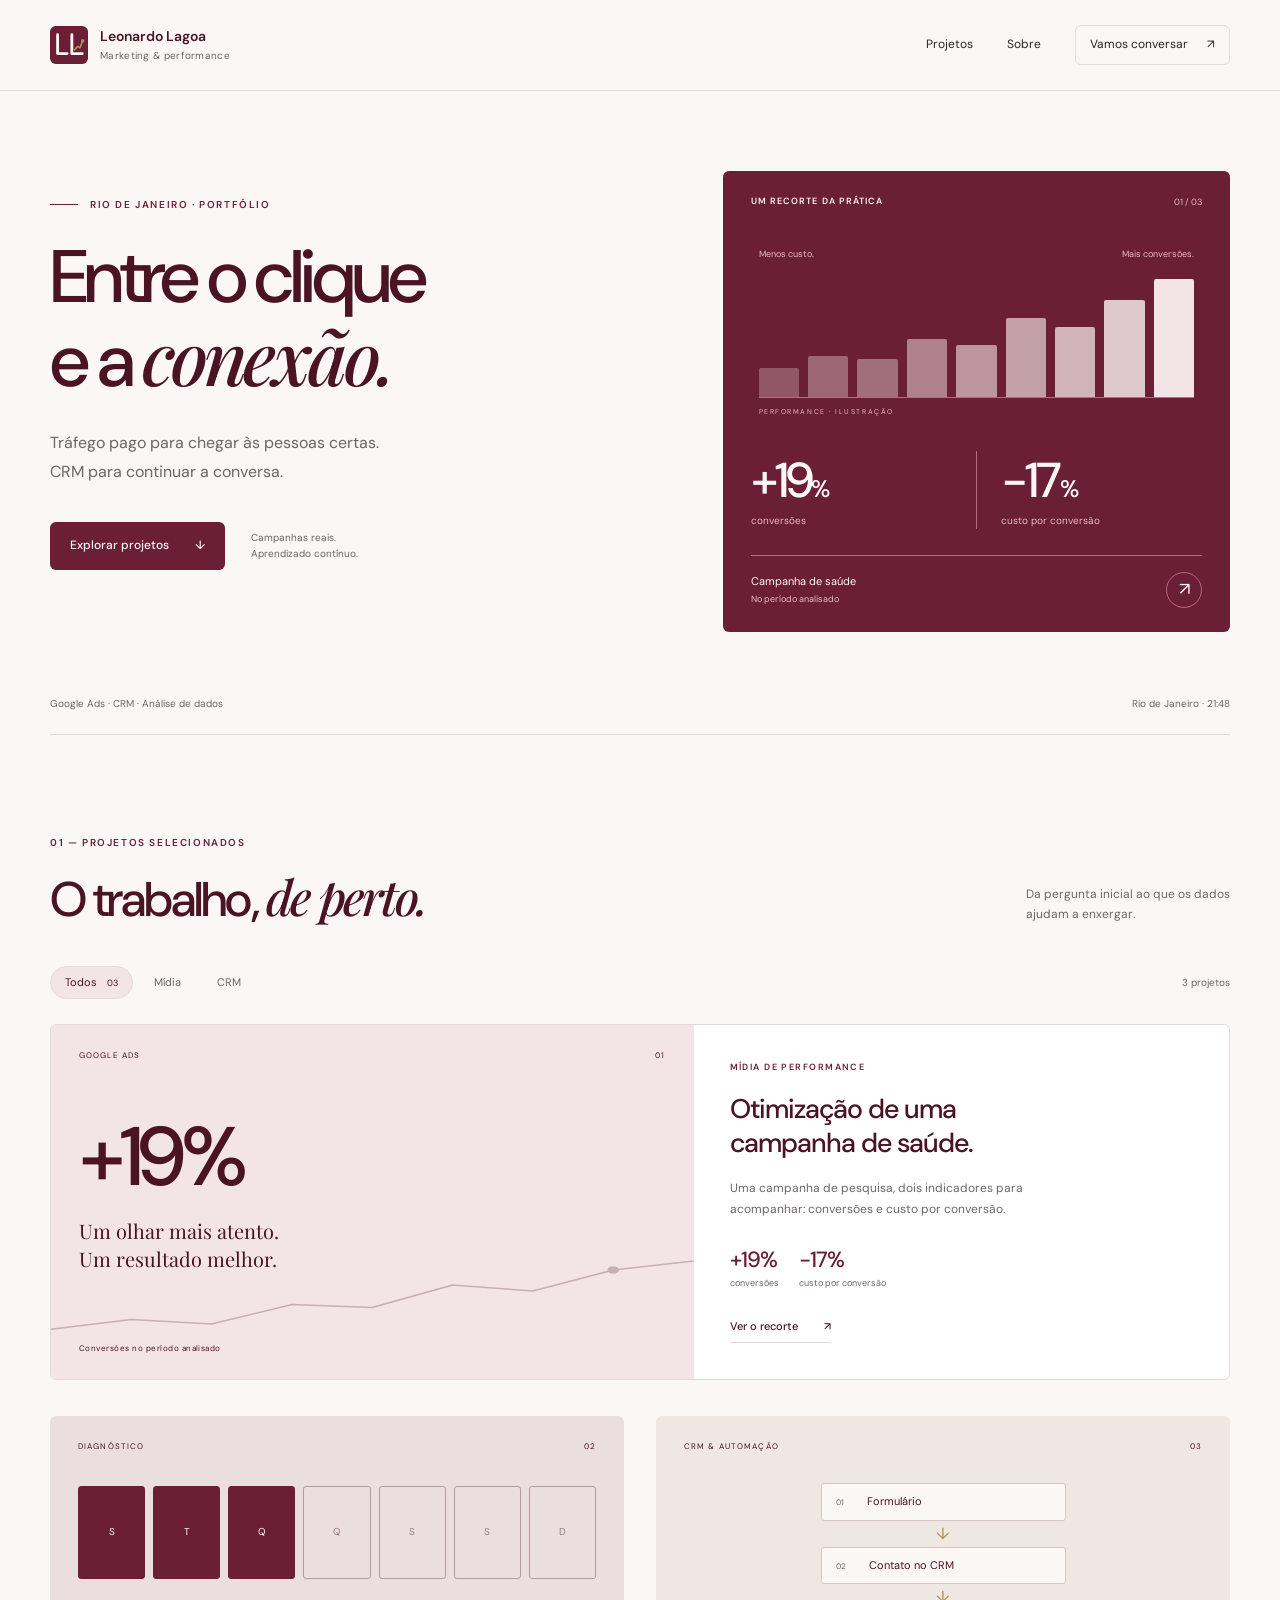
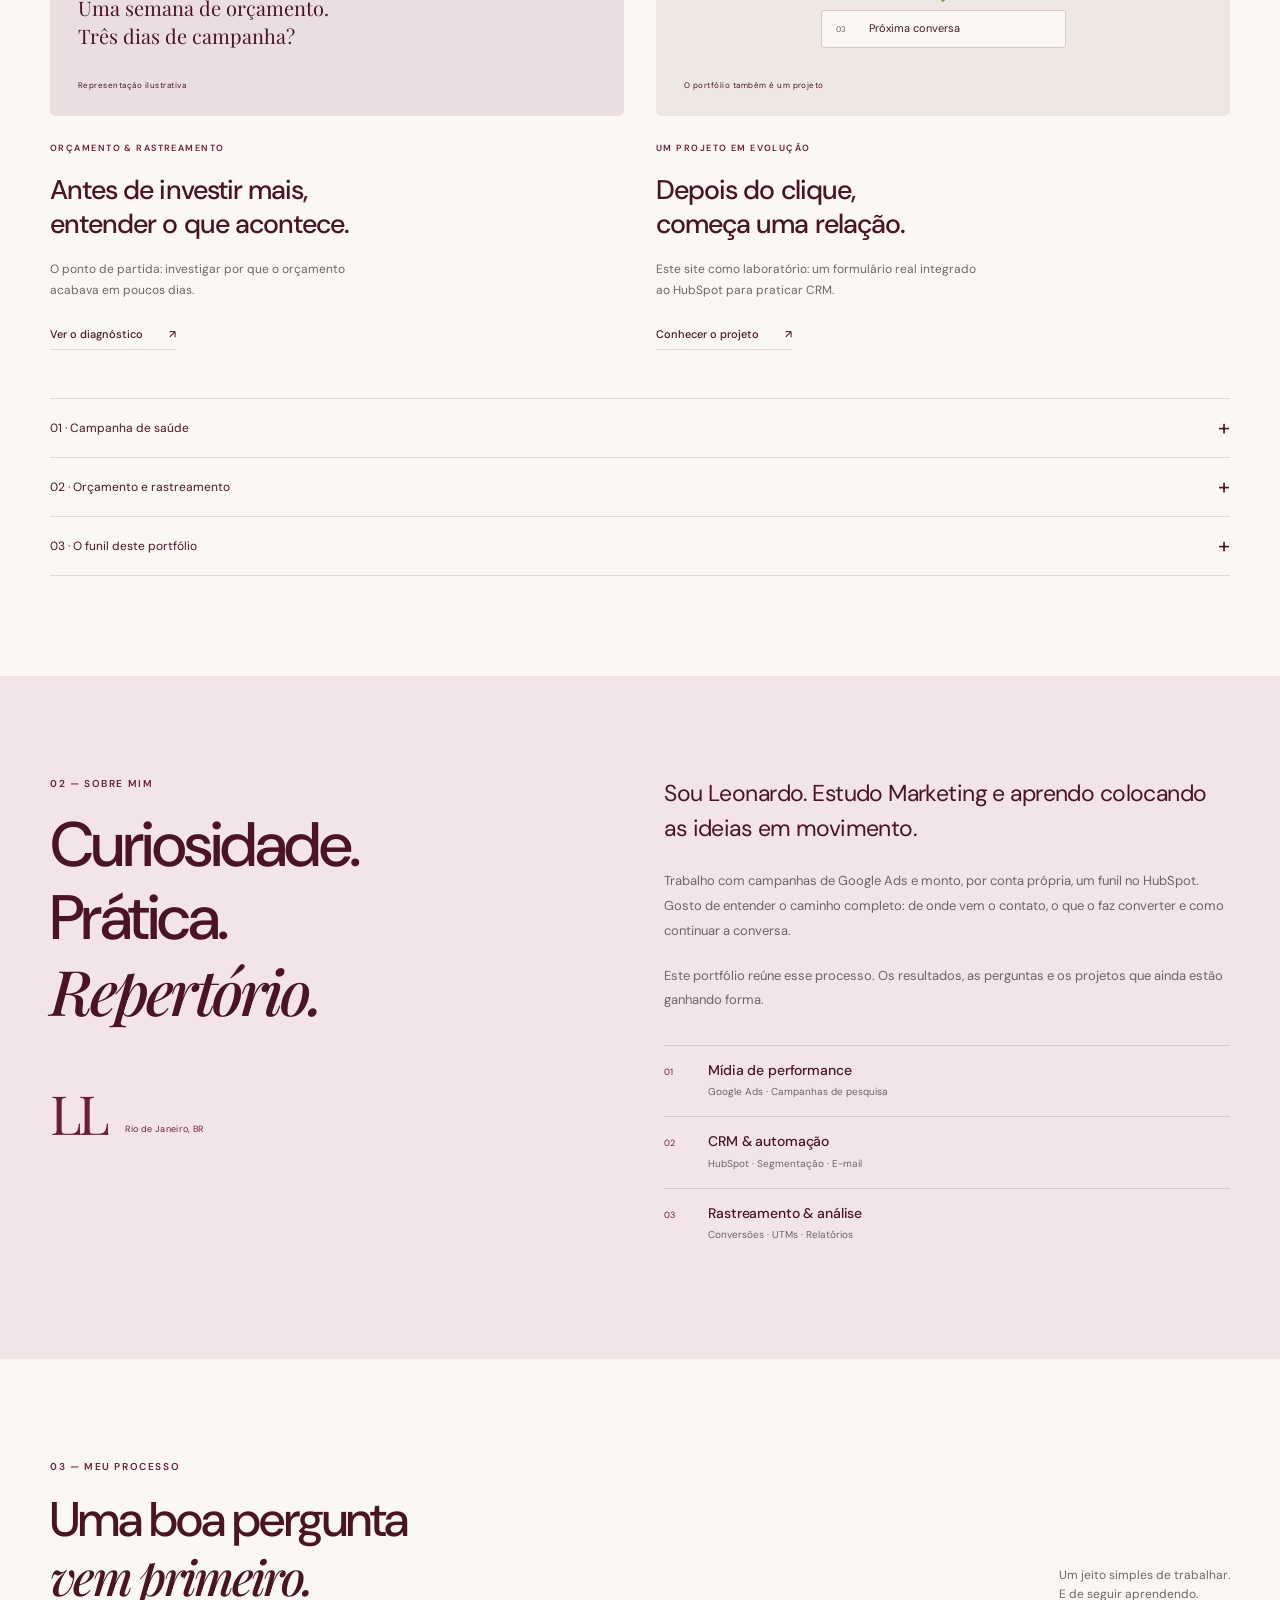
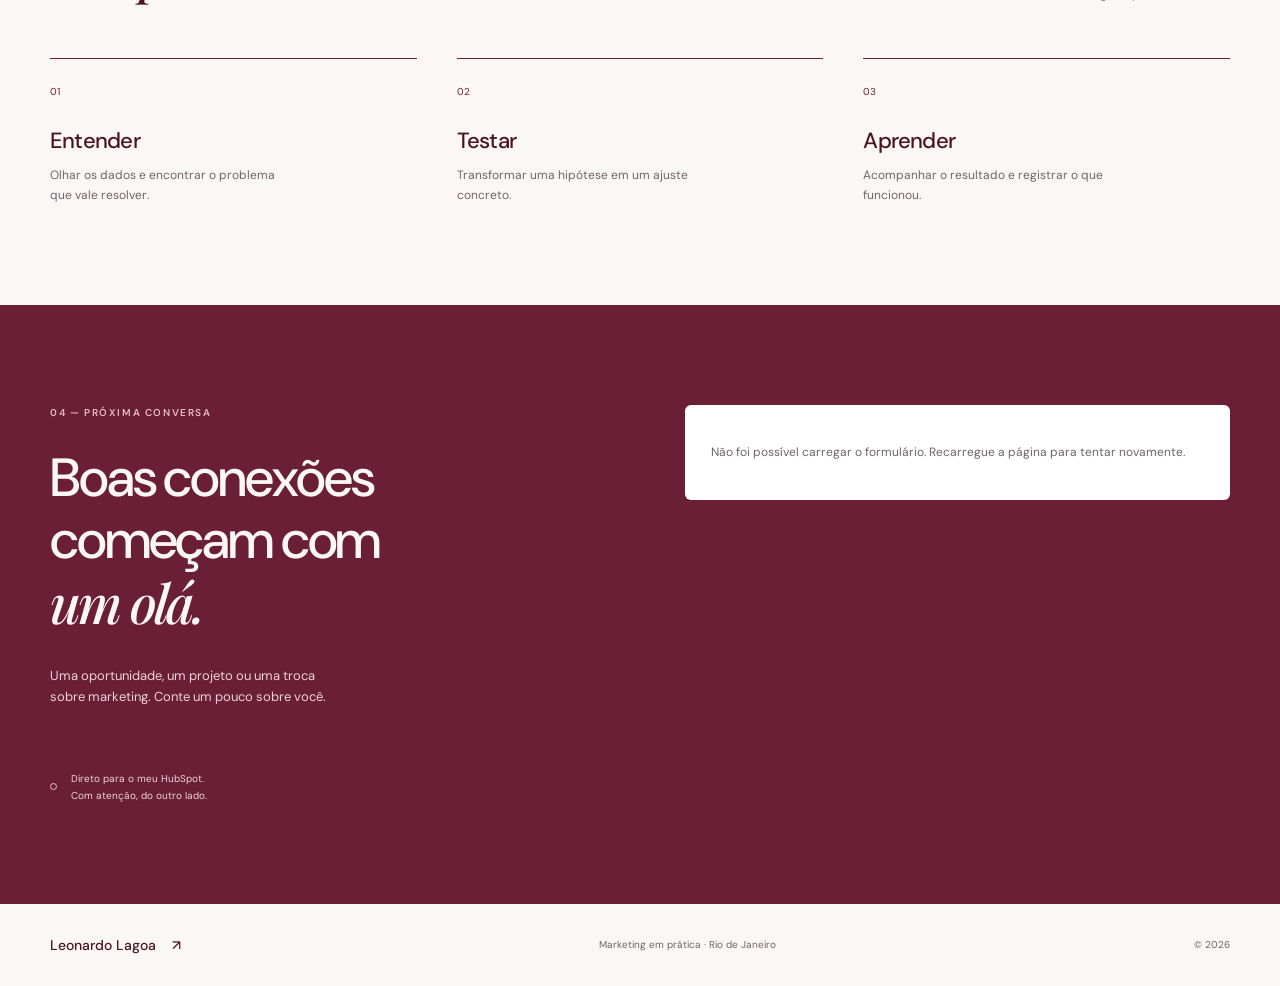
==== beta.html @ 9a54592e "Add editorial portfolio beta page" ====
<!doctype html>
<html lang="pt-BR">
  <head>
    <meta charset="utf-8" />
    <meta name="viewport" content="width=device-width, initial-scale=1" />
    <meta name="robots" content="noindex, nofollow" />
    <meta
      name="description"
      content="Leonardo Lagoa. Um olhar atento para mídia, dados e as relações que vêm depois do clique."
    />
    <meta name="theme-color" content="#FAF7F5" />
    <title>Leonardo Lagoa — Marketing em prática</title>
    <link rel="preconnect" href="https://fonts.googleapis.com" />
    <link rel="preconnect" href="https://fonts.gstatic.com" crossorigin />
    <link
      href="https://fonts.googleapis.com/css2?family=DM+Sans:wght@400;500;600;700&family=Playfair+Display:ital,wght@0,500;0,600;1,500&display=swap"
      rel="stylesheet"
    />
    <link rel="stylesheet" href="/beta.css" />
    <script src="/main.js" defer></script>
    <script src="/beta.js" defer></script>
    <script
      id="hubspot-embed"
      src="https://js.hsforms.net/forms/embed/51906766.js"
      defer
    ></script>
  </head>
  <body id="topo">
    <a class="skip-link" href="#conteudo">Pular para o conteúdo</a>
    <header class="site-header">
      <div class="shell header-inner">
        <a class="brand" href="#topo" aria-label="Leonardo Lagoa, início">
          <svg
            class="monogram"
            width="38"
            height="38"
            viewBox="0 0 80 80"
            aria-hidden="true"
          >
            <rect width="80" height="80" rx="12" fill="currentColor" />
            <path
              d="M16 18V58H36M46 18V58H68"
              fill="none"
              stroke="#FAF7F5"
              stroke-width="6"
              stroke-linecap="round"
              stroke-linejoin="round"
            />
            <path
              d="M52 50L58 43L63 46L69 31"
              fill="none"
              stroke="#B08D57"
              stroke-width="3.5"
              stroke-linecap="round"
              stroke-linejoin="round"
            />
            <circle cx="69" cy="31" r="3.5" fill="#B08D57" />
          </svg>
          <span
            >Leonardo Lagoa<span class="brand-sub"
              >Marketing & performance</span
            ></span
          >
        </a>
        <nav aria-label="Navegação principal">
          <a href="#projetos">Projetos</a><a href="#sobre">Sobre</a
          ><a class="nav-contact" href="#contato"
            >Vamos conversar <span aria-hidden="true">↗</span></a
          >
        </nav>
      </div>
    </header>

    <main id="conteudo" tabindex="-1">
      <section class="hero shell" aria-labelledby="hero-title">
        <div class="hero-copy">
          <p class="eyebrow">
            <span class="small-rule" aria-hidden="true"></span> Rio de Janeiro ·
            Portfólio
          </p>
          <h1 id="hero-title">Entre o clique<br />e a <em>conexão.</em></h1>
          <p class="hero-description">
            Tráfego pago para chegar às pessoas certas.<br
              class="desktop-break"
            />
            CRM para continuar a conversa.
          </p>
          <div class="hero-actions">
            <a class="button button-dark" href="#projetos"
              >Explorar projetos <span aria-hidden="true">↓</span></a
            ><span class="hero-note"
              >Campanhas reais.<br />Aprendizado contínuo.</span
            >
          </div>
        </div>
        <a
          class="hero-feature"
          href="#case-saude"
          aria-label="Ver projeto: otimização de campanha de saúde"
        >
          <div class="feature-top">
            <span class="eyebrow">Um recorte da prática</span
            ><span class="feature-index">01 / 03</span>
          </div>
          <div class="performance-art" aria-hidden="true">
            <div class="art-axis">
              <span>Menos custo.</span><span>Mais conversões.</span>
            </div>
            <div class="bars">
              <span></span><span></span><span></span><span></span><span></span
              ><span></span><span></span><span></span><span></span>
            </div>
            <span class="art-label">PERFORMANCE · ILUSTRAÇÃO</span>
          </div>
          <div class="feature-metrics">
            <div>
              <strong>+19<span>%</span></strong
              ><span>conversões</span>
            </div>
            <div>
              <strong>−17<span>%</span></strong
              ><span>custo por conversão</span>
            </div>
          </div>
          <div class="feature-bottom">
            <span
              >Campanha de saúde<br /><small>No período analisado</small></span
            ><span class="round-arrow" aria-hidden="true">↗</span>
          </div>
        </a>
        <div class="hero-bottom">
          <span>Google Ads · CRM · Análise de dados</span
          ><span id="clock">Rio de Janeiro</span>
        </div>
      </section>

      <section
        class="projects shell section-space"
        id="projetos"
        aria-labelledby="projects-title"
      >
        <div class="section-heading">
          <div>
            <p class="eyebrow">01 — Projetos selecionados</p>
            <h2 id="projects-title">O trabalho, <em>de perto.</em></h2>
          </div>
          <p>
            Da pergunta inicial ao que os dados<br class="desktop-break" />
            ajudam a enxergar.
          </p>
        </div>
        <div class="project-tools">
          <div
            class="filters"
            role="group"
            aria-label="Filtrar projetos"
            hidden
          >
            <button type="button" data-filter="all" aria-pressed="true">
              Todos <span>03</span></button
            ><button type="button" data-filter="media" aria-pressed="false">
              Mídia</button
            ><button type="button" data-filter="crm" aria-pressed="false">
              CRM
            </button>
          </div>
          <p class="filter-status" aria-live="polite" id="filter-status">
            3 projetos
          </p>
        </div>

        <article
          class="project project-featured"
          id="projeto-saude"
          data-category="media"
        >
          <div class="project-visual health-visual" aria-hidden="true">
            <div class="visual-top"><span>GOOGLE ADS</span><span>01</span></div>
            <div class="visual-result">
              <span>+19%</span>
              <p>Um olhar mais atento.<br />Um resultado melhor.</p>
            </div>
            <svg viewBox="0 0 560 100" preserveAspectRatio="none">
              <path
                d="M0 95L70 82L140 88L210 62L280 66L350 36L420 44L490 16L560 4"
                fill="none"
                stroke="currentColor"
                stroke-width="2"
              />
              <circle cx="490" cy="16" r="5" fill="currentColor" /></svg
            ><span class="visual-foot">Conversões no período analisado</span>
          </div>
          <div class="project-copy">
            <p class="eyebrow">Mídia de performance</p>
            <h3>
              Otimização de uma<br class="desktop-break" />
              campanha de saúde.
            </h3>
            <p>
              Uma campanha de pesquisa, dois indicadores para acompanhar:
              conversões e custo por conversão.
            </p>
            <div class="inline-metrics">
              <span><strong>+19%</strong> conversões</span
              ><span><strong>−17%</strong> custo por conversão</span>
            </div>
            <a class="text-link" href="#case-saude"
              >Ver o recorte <span aria-hidden="true">↗</span></a
            >
          </div>
        </article>
        <div class="project-pair">
          <article class="project" data-category="media">
            <div class="project-visual budget-visual" aria-hidden="true">
              <div class="visual-top">
                <span>DIAGNÓSTICO</span><span>02</span>
              </div>
              <div class="week">
                <span class="spent">S</span><span class="spent">T</span
                ><span class="spent">Q</span><span>Q</span><span>S</span
                ><span>S</span><span>D</span>
              </div>
              <div class="budget-caption">
                <span>Uma semana de orçamento.</span
                ><span>Três dias de campanha?</span>
              </div>
              <span class="visual-foot">Representação ilustrativa</span>
            </div>
            <div class="project-copy">
              <p class="eyebrow">Orçamento & rastreamento</p>
              <h3>Antes de investir mais,<br />entender o que acontece.</h3>
              <p>
                O ponto de partida: investigar por que o orçamento acabava em
                poucos dias.
              </p>
              <a class="text-link" href="#case-orcamento"
                >Ver o diagnóstico <span aria-hidden="true">↗</span></a
              >
            </div>
          </article>
          <article class="project" data-category="crm">
            <div class="project-visual crm-visual" aria-hidden="true">
              <div class="visual-top">
                <span>CRM & AUTOMAÇÃO</span><span>03</span>
              </div>
              <div class="crm-flow">
                <span><i>01</i> Formulário</span><b>↓</b
                ><span><i>02</i> Contato no CRM</span><b>↓</b
                ><span><i>03</i> Próxima conversa</span>
              </div>
              <span class="visual-foot">O portfólio também é um projeto</span>
            </div>
            <div class="project-copy">
              <p class="eyebrow">Um projeto em evolução</p>
              <h3>Depois do clique,<br />começa uma relação.</h3>
              <p>
                Este site como laboratório: um formulário real integrado ao
                HubSpot para praticar CRM.
              </p>
              <a class="text-link" href="#case-crm"
                >Conhecer o projeto <span aria-hidden="true">↗</span></a
              >
            </div>
          </article>
        </div>
        <div class="case-notes" aria-label="Detalhes dos projetos">
          <details id="case-saude">
            <summary>
              01 · Campanha de saúde <span aria-hidden="true">+</span>
            </summary>
            <div class="case-detail">
              <p class="eyebrow">O recorte</p>
              <p>
                Campanha de Google Ads no segmento de saúde. Os resultados
                registrados no período analisado foram um aumento de 19% nas
                conversões e uma redução de 17% no custo por conversão.
              </p>
              <p class="detail-note">
                O período, os valores absolutos e os dados do anunciante não
                estão disponíveis neste portfólio. Estes números descrevem esse
                recorte específico.
              </p>
            </div>
          </details>
          <details id="case-orcamento">
            <summary>
              02 · Orçamento e rastreamento <span aria-hidden="true">+</span>
            </summary>
            <div class="case-detail">
              <p class="eyebrow">A pergunta inicial</p>
              <p>
                Por que um orçamento previsto para a semana terminava em poucos
                dias? O projeto parte dessa pergunta para estudar distribuição
                de verba, leitura de relatórios e rastreamento de conversões.
              </p>
              <p class="detail-note">
                Diagnóstico em desenvolvimento. A representação dos dias é
                ilustrativa, sem dados financeiros do anunciante.
              </p>
            </div>
          </details>
          <details id="case-crm">
            <summary>
              03 · O funil deste portfólio <span aria-hidden="true">+</span>
            </summary>
            <div class="case-detail">
              <p class="eyebrow">O que já está no ar</p>
              <p>
                O formulário deste portfólio está integrado ao HubSpot. É a base
                para praticar organização de contatos, segmentação e
                continuidade do relacionamento.
              </p>
              <p class="detail-note">
                A evolução do projeto inclui validar o fluxo de envio e as
                automações dentro do CRM.
              </p>
              <a class="text-link" href="#contato"
                >Ver formulário <span aria-hidden="true">↓</span></a
              >
            </div>
          </details>
        </div>
      </section>

      <section
        class="about-section section-space"
        id="sobre"
        aria-labelledby="about-title"
      >
        <div class="shell about-grid">
          <div class="about-intro">
            <p class="eyebrow">02 — Sobre mim</p>
            <h2 id="about-title">
              Curiosidade.<br />Prática.<br /><em>Repertório.</em>
            </h2>
            <div class="signature" aria-hidden="true">
              LL<span>Rio de Janeiro, BR</span>
            </div>
          </div>
          <div class="about-copy">
            <p class="about-lead">
              Sou Leonardo. Estudo Marketing e aprendo colocando as ideias em
              movimento.
            </p>
            <p>
              Trabalho com campanhas de Google Ads e monto, por conta própria,
              um funil no HubSpot. Gosto de entender o caminho completo: de onde
              vem o contato, o que o faz converter e como continuar a conversa.
            </p>
            <p>
              Este portfólio reúne esse processo. Os resultados, as perguntas e
              os projetos que ainda estão ganhando forma.
            </p>
            <div class="skill-list">
              <div>
                <span>01</span>
                <h3>Mídia de performance</h3>
                <p>Google Ads · Campanhas de pesquisa</p>
              </div>
              <div>
                <span>02</span>
                <h3>CRM & automação</h3>
                <p>HubSpot · Segmentação · E-mail</p>
              </div>
              <div>
                <span>03</span>
                <h3>Rastreamento & análise</h3>
                <p>Conversões · UTMs · Relatórios</p>
              </div>
            </div>
          </div>
        </div>
      </section>

      <section
        class="method shell section-space"
        aria-labelledby="method-title"
      >
        <div class="section-heading">
          <div>
            <p class="eyebrow">03 — Meu processo</p>
            <h2 id="method-title">
              Uma boa pergunta<br /><em>vem primeiro.</em>
            </h2>
          </div>
          <p>Um jeito simples de trabalhar.<br />E de seguir aprendendo.</p>
        </div>
        <ol class="method-list">
          <li>
            <span class="method-number">01</span>
            <h3>Entender</h3>
            <p>Olhar os dados e encontrar o problema que vale resolver.</p>
          </li>
          <li>
            <span class="method-number">02</span>
            <h3>Testar</h3>
            <p>Transformar uma hipótese em um ajuste concreto.</p>
          </li>
          <li>
            <span class="method-number">03</span>
            <h3>Aprender</h3>
            <p>Acompanhar o resultado e registrar o que funcionou.</p>
          </li>
        </ol>
      </section>

      <section
        class="contact section-space"
        id="contato"
        aria-labelledby="contact-title"
      >
        <div class="shell contact-grid">
          <div class="contact-copy">
            <p class="eyebrow">04 — Próxima conversa</p>
            <h2 id="contact-title">
              Boas conexões<br />começam com<br /><em>um olá.</em>
            </h2>
            <p>
              Uma oportunidade, um projeto ou uma troca sobre marketing. Conte
              um pouco sobre você.
            </p>
            <div class="contact-foot">
              <span class="contact-dot" aria-hidden="true"></span
              ><span
                >Direto para o meu HubSpot.<br />Com atenção, do outro
                lado.</span
              >
            </div>
          </div>
          <div
            class="contact-form"
            role="region"
            aria-label="Formulário de contato"
          >
            <p id="form-status" class="form-status" role="status">
              Carregando formulário…
            </p>
            <div
              class="hs-form-frame"
              data-region="na1"
              data-form-id="c2ff372a-85ba-40e0-8f90-18badde87196"
              data-portal-id="51906766"
            ></div>
            <noscript>Ative o JavaScript para preencher o formulário.</noscript>
          </div>
        </div>
      </section>
    </main>
    <footer class="shell site-footer">
      <a class="footer-name" href="#topo"
        >Leonardo Lagoa<span aria-hidden="true">↗</span></a
      ><span>Marketing em prática · Rio de Janeiro</span
      ><span>© <span data-year>2026</span></span>
    </footer>
  </body>
</html>
---- beta.css ----
/* Beta is isolated from the published homepage. */
:root {
  --paper: #faf7f5;
  --white: #fff;
  --ink: #2a2226;
  --muted: #6f6468;
  --wine: #6b1f36;
  --deep: #4a1425;
  --rose: #f3e4e8;
  --line: #e6d9dc;
  --gold: #b08d57;
  --radius: 6px;
  --sans: "DM Sans", system-ui, sans-serif;
  --serif: "Playfair Display", Georgia, serif;
  color-scheme: light;
}
*,
*::before,
*::after {
  box-sizing: border-box;
}
html {
  scroll-padding-top: 110px;
}
body {
  margin: 0;
  color: var(--ink);
  background: var(--paper);
  font: 400 16px/1.6 var(--sans);
  -webkit-font-smoothing: antialiased;
}
button,
input {
  font: inherit;
}
a {
  color: inherit;
}
button,
a {
  -webkit-tap-highlight-color: transparent;
}
button {
  cursor: pointer;
}
svg {
  display: block;
  max-width: 100%;
}
::selection {
  color: var(--paper);
  background: var(--wine);
}
[hidden] {
  display: none !important;
}
:focus-visible {
  outline: 2px solid var(--wine);
  outline-offset: 5px;
}
.skip-link {
  position: fixed;
  z-index: 30;
  left: 16px;
  top: -100px;
  padding: 12px 18px;
  color: var(--paper);
  background: var(--wine);
}
.skip-link:focus {
  top: 12px;
}
.shell {
  width: min(1180px, calc(100% - 96px));
  margin-inline: auto;
}
.section-space {
  padding-block: 100px;
}
.eyebrow {
  margin: 0;
  font-size: 10px;
  line-height: 1.5;
  font-weight: 600;
  text-transform: uppercase;
  letter-spacing: 0.16em;
}
.site-header {
  position: sticky;
  top: 0;
  z-index: 20;
  border-bottom: 1px solid var(--line);
  background: rgba(250, 247, 245, 0.97);
}
.header-inner {
  min-height: 90px;
  display: flex;
  align-items: center;
  justify-content: space-between;
  gap: 28px;
}
.brand {
  display: flex;
  align-items: center;
  gap: 12px;
  text-decoration: none;
  color: var(--deep);
  font-size: 14px;
  font-weight: 600;
  line-height: 1.4;
}
.monogram {
  flex: 0 0 38px;
  color: var(--wine);
}
.brand-sub {
  display: block;
  margin-top: 3px;
  font-size: 10px;
  font-weight: 400;
  letter-spacing: 0.03em;
  color: var(--muted);
}
nav {
  display: flex;
  align-items: center;
  gap: 34px;
  font-size: 12px;
}
nav a {
  text-decoration: none;
}
nav a:hover {
  color: var(--wine);
}
.nav-contact {
  border: 1px solid var(--line);
  padding: 9px 14px;
  border-radius: var(--radius);
}
.nav-contact span {
  margin-left: 16px;
}
.hero {
  display: grid;
  grid-template-columns: 1.2fr 1fr;
  column-gap: 64px;
  padding-top: 80px;
}
.hero-copy {
  padding-top: 26px;
}
.hero-copy .eyebrow {
  display: flex;
  align-items: center;
  gap: 12px;
  color: var(--wine);
}
.small-rule {
  width: 28px;
  height: 1px;
  background: currentColor;
}
h1 {
  margin: 25px 0 28px;
  font-size: clamp(48px, 5.8vw, 82px);
  line-height: 1.07;
  letter-spacing: -0.055em;
  font-weight: 500;
  color: var(--deep);
}
h1 em,
h2 em {
  font-family: var(--serif);
  font-weight: 500;
  letter-spacing: -0.055em;
}
.hero-description {
  max-width: 36ch;
  margin: 0;
  font-size: 16px;
  line-height: 1.8;
  color: var(--muted);
}
.hero-actions {
  display: flex;
  align-items: center;
  gap: 26px;
  margin-top: 36px;
}
.button {
  display: inline-flex;
  gap: 26px;
  align-items: center;
  padding: 14px 20px;
  border-radius: var(--radius);
  text-decoration: none;
  font-size: 12px;
  font-weight: 500;
}
.button-dark {
  background: var(--wine);
  color: var(--paper);
}
.button-dark:hover {
  background: var(--deep);
}
.hero-note {
  color: var(--muted);
  font-size: 10px;
  line-height: 1.6;
}
.hero-feature {
  color: var(--paper);
  background: var(--wine);
  padding: 24px 28px;
  border-radius: var(--radius);
  text-decoration: none;
  overflow: hidden;
}
.feature-top,
.feature-bottom {
  display: flex;
  align-items: center;
  justify-content: space-between;
  gap: 16px;
}
.feature-top .eyebrow {
  font-size: 9px;
  letter-spacing: 0.12em;
}
.feature-index {
  font-size: 9px;
  color: #e5bac6;
}
.performance-art {
  margin-top: 38px;
  padding: 0 8px;
}
.art-axis {
  display: flex;
  justify-content: space-between;
  color: #e5bac6;
  font-size: 9px;
}
.bars {
  display: flex;
  align-items: flex-end;
  gap: 9px;
  height: 136px;
  padding-top: 14px;
  border-bottom: 1px solid #b26c80;
}
.bars span {
  flex: 1;
  height: 24%;
  background: #f3e4e8;
  border-radius: 2px 2px 0 0;
  opacity: 0.28;
}
.bars span:nth-child(2) {
  height: 34%;
  opacity: 0.36;
}
.bars span:nth-child(3) {
  height: 31%;
  opacity: 0.4;
}
.bars span:nth-child(4) {
  height: 48%;
  opacity: 0.5;
}
.bars span:nth-child(5) {
  height: 43%;
  opacity: 0.6;
}
.bars span:nth-child(6) {
  height: 65%;
  opacity: 0.65;
}
.bars span:nth-child(7) {
  height: 58%;
  opacity: 0.75;
}
.bars span:nth-child(8) {
  height: 80%;
  opacity: 0.85;
}
.bars span:nth-child(9) {
  height: 97%;
  opacity: 1;
}
.art-label {
  display: block;
  margin-top: 8px;
  font-size: 7px;
  letter-spacing: 0.22em;
  color: #e5bac6;
}
.feature-metrics {
  display: grid;
  grid-template-columns: 1fr 1fr;
  padding: 26px 0;
  margin-top: 8px;
}
.feature-metrics > div {
  display: flex;
  flex-direction: column;
}
.feature-metrics > div + div {
  border-left: 1px solid #b26c80;
  padding-left: 24px;
}
.feature-metrics strong {
  font-size: 49px;
  font-weight: 500;
  line-height: 1.2;
  letter-spacing: -0.06em;
}
.feature-metrics strong span {
  font-size: 24px;
}
.feature-metrics > div > span {
  font-size: 10px;
  color: #e5bac6;
  margin-top: 3px;
}
.feature-bottom {
  border-top: 1px solid #b26c80;
  padding-top: 16px;
  font-size: 11px;
  line-height: 1.5;
}
.feature-bottom small {
  font-size: 9px;
  color: #e5bac6;
}
.round-arrow {
  display: grid;
  place-items: center;
  width: 36px;
  height: 36px;
  border: 1px solid #b26c80;
  border-radius: 50%;
  font-size: 18px;
}
.hero-feature:hover .round-arrow {
  background: var(--paper);
  color: var(--wine);
}
.hero-bottom {
  grid-column: 1 / -1;
  display: flex;
  justify-content: space-between;
  gap: 20px;
  border-bottom: 1px solid var(--line);
  margin-top: 64px;
  padding-bottom: 22px;
  color: var(--muted);
  font-size: 10px;
}
.section-heading {
  display: flex;
  align-items: flex-end;
  justify-content: space-between;
  gap: 30px;
  margin-bottom: 38px;
}
.section-heading .eyebrow,
.about-intro > .eyebrow {
  color: var(--wine);
  margin-bottom: 18px;
}
h2 {
  margin: 0;
  color: var(--deep);
  font-size: clamp(36px, 3.8vw, 54px);
  font-weight: 500;
  line-height: 1.15;
  letter-spacing: -0.04em;
}
.section-heading > p {
  font-size: 12px;
  color: var(--muted);
  margin: 0 0 4px;
}
.project-tools {
  display: flex;
  align-items: center;
  justify-content: space-between;
  margin-bottom: 24px;
  min-height: 34px;
}
.filters {
  display: flex;
  gap: 6px;
}
.filters button {
  padding: 7px 14px;
  border: 1px solid transparent;
  border-radius: 30px;
  background: transparent;
  color: var(--muted);
  font-size: 11px;
}
.filters button[aria-pressed="true"] {
  background: var(--rose);
  color: var(--deep);
  border-color: var(--line);
}
.filters button:hover {
  border-color: var(--wine);
}
.filters button span {
  margin-left: 7px;
  font-size: 9px;
}
.filter-status {
  margin: 0;
  font-size: 10px;
  color: var(--muted);
}
.project {
  min-width: 0;
}
.project-featured {
  display: grid;
  grid-template-columns: 1.2fr 1fr;
  border: 1px solid var(--line);
  border-radius: var(--radius);
  overflow: hidden;
  background: var(--white);
}
.project-visual {
  min-height: 310px;
  padding: 24px 28px;
  position: relative;
  overflow: hidden;
  display: flex;
  flex-direction: column;
  justify-content: space-between;
  border-radius: var(--radius);
}
.visual-top {
  display: flex;
  justify-content: space-between;
  gap: 16px;
  font-size: 8px;
  letter-spacing: 0.14em;
}
.health-visual {
  background: var(--rose);
  color: var(--deep);
  border-radius: 0;
}
.visual-result {
  padding-top: 24px;
}
.visual-result > span {
  font-size: 83px;
  letter-spacing: -0.06em;
  font-weight: 500;
  line-height: 1;
}
.visual-result p {
  margin: 18px 0 38px;
  font-family: var(--serif);
  font-size: 20px;
  line-height: 1.4;
}
.health-visual svg {
  position: absolute;
  bottom: 46px;
  left: 0;
  width: 100%;
  height: 75px;
  opacity: 0.25;
}
.visual-foot {
  font-size: 8px;
  letter-spacing: 0.06em;
}
.project-copy {
  padding: 36px;
  display: flex;
  flex-direction: column;
  align-items: flex-start;
}
.project-copy > .eyebrow {
  color: var(--wine);
  font-size: 9px;
  margin-bottom: 18px;
}
h3 {
  margin: 0;
  font-weight: 500;
  font-size: 27px;
  letter-spacing: -0.035em;
  line-height: 1.25;
  color: var(--deep);
}
.project-copy > p:not(.eyebrow) {
  margin: 18px 0 24px;
  color: var(--muted);
  font-size: 12px;
  line-height: 1.8;
  max-width: 40ch;
}
.inline-metrics {
  display: flex;
  flex-wrap: wrap;
  gap: 12px 20px;
  margin-bottom: 28px;
  font-size: 9px;
  color: var(--muted);
}
.inline-metrics strong {
  display: block;
  font-size: 22px;
  line-height: 1.4;
  font-weight: 500;
  color: var(--wine);
  letter-spacing: -0.04em;
}
.text-link {
  display: inline-flex;
  align-items: center;
  justify-content: space-between;
  gap: 26px;
  border-bottom: 1px solid var(--line);
  padding: 0 0 6px;
  font-size: 11px;
  font-weight: 500;
  text-decoration: none;
  color: var(--deep);
}
.text-link:hover {
  border-color: var(--wine);
}
.project-copy .text-link {
  margin-top: auto;
}
.project-pair {
  display: grid;
  grid-template-columns: 1fr 1fr;
  gap: 32px;
  margin-top: 36px;
}
.project-pair .project-copy {
  padding: 26px 0 0;
}
.project-pair .project-visual {
  min-height: 300px;
}
.budget-visual {
  background: #eadee0;
  color: var(--deep);
}
.week {
  display: flex;
  gap: 8px;
  padding-block: 28px 10px;
}
.week span {
  display: grid;
  place-items: center;
  flex: 1;
  aspect-ratio: 0.72;
  border: 1px solid #b698a2;
  border-radius: 3px;
  font-size: 10px;
  color: #9a7c85;
}
.week .spent {
  background: var(--wine);
  border-color: var(--wine);
  color: var(--paper);
}
.budget-caption {
  font-family: var(--serif);
  font-size: 20px;
  line-height: 1.4;
}
.budget-caption span {
  display: block;
}
.budget-visual .visual-foot {
  margin-top: 24px;
}
.crm-visual {
  background: #eee7e2;
  color: var(--deep);
}
.crm-flow {
  display: flex;
  flex-direction: column;
  align-items: center;
  gap: 5px;
  padding-block: 20px;
}
.crm-flow > span {
  background: var(--paper);
  padding: 9px 14px;
  width: min(245px, 100%);
  border: 1px solid #d8c8c4;
  border-radius: 3px;
  font-size: 11px;
}
.crm-flow i {
  font-style: normal;
  font-size: 8px;
  color: var(--muted);
  padding-right: 20px;
}
.crm-flow b {
  color: var(--gold);
  font-weight: 400;
  line-height: 1;
}
.case-notes {
  margin-top: 48px;
  border-top: 1px solid var(--line);
}
.case-notes details {
  border-bottom: 1px solid var(--line);
  scroll-margin-top: 110px;
}
.case-notes summary {
  display: flex;
  justify-content: space-between;
  align-items: center;
  gap: 20px;
  padding: 18px 0;
  font-size: 12px;
  cursor: pointer;
  list-style: none;
  color: var(--deep);
}
.case-notes summary::-webkit-details-marker {
  display: none;
}
.case-notes summary span {
  font-size: 22px;
  font-weight: 400;
  line-height: 1;
}
.case-notes details[open] summary span {
  transform: rotate(45deg);
}
.case-detail {
  max-width: 720px;
  padding: 4px 0 28px;
  font-size: 14px;
}
.case-detail > p {
  margin: 0 0 16px;
}
.case-detail .eyebrow {
  color: var(--wine);
}
.case-detail .detail-note {
  color: var(--muted);
  font-size: 12px;
}
.about-section {
  background: var(--rose);
}
.about-grid {
  display: grid;
  grid-template-columns: 1fr 1.1fr;
  gap: 100px;
}
.about-intro h2 {
  font-size: clamp(42px, 4.9vw, 68px);
}
.signature {
  margin-top: 55px;
  display: flex;
  align-items: flex-end;
  gap: 20px;
  color: var(--wine);
  font-family: var(--serif);
  font-size: 54px;
  line-height: 1;
  letter-spacing: -0.08em;
}
.signature span {
  font: 9px var(--sans);
  letter-spacing: 0.04em;
  padding-bottom: 5px;
}
.about-copy > p {
  font-size: 13px;
  color: var(--muted);
  margin: 0 0 20px;
  line-height: 1.9;
}
.about-copy .about-lead {
  font-size: 23px;
  color: var(--deep);
  line-height: 1.5;
  letter-spacing: -0.025em;
  margin-bottom: 24px;
}
.skill-list {
  margin-top: 32px;
}
.skill-list > div {
  display: grid;
  grid-template-columns: 32px 1fr;
  column-gap: 12px;
  border-top: 1px solid #d9c5cc;
  padding: 16px 0;
}
.skill-list span {
  grid-row: span 2;
  font-size: 9px;
  color: var(--wine);
  padding-top: 3px;
}
.skill-list h3 {
  font-size: 14px;
  letter-spacing: -0.01em;
}
.skill-list p {
  font-size: 10px;
  margin: 5px 0 0;
  color: var(--muted);
}
.method-list {
  display: grid;
  grid-template-columns: repeat(3, 1fr);
  gap: 40px;
  list-style: none;
  margin: 50px 0 0;
  padding: 0;
}
.method-list li {
  border-top: 1px solid var(--wine);
  padding-top: 18px;
}
.method-number {
  font-size: 10px;
  color: var(--wine);
}
.method-list h3 {
  font-size: 22px;
  margin-top: 24px;
}
.method-list p {
  font-size: 12px;
  color: var(--muted);
  max-width: 30ch;
  margin: 12px 0 0;
}
.contact {
  color: var(--paper);
  background: var(--wine);
}
.contact-grid {
  display: grid;
  grid-template-columns: 1fr 1fr;
  gap: 90px;
  align-items: start;
}
.contact-copy .eyebrow {
  color: #e5bac6;
  margin-bottom: 28px;
}
.contact h2 {
  color: var(--paper);
  font-size: clamp(40px, 4.2vw, 59px);
}
.contact-copy > p:not(.eyebrow) {
  font-size: 13px;
  color: #ebd3da;
  max-width: 33ch;
  margin: 28px 0 0;
}
.contact-foot {
  display: flex;
  align-items: center;
  gap: 14px;
  margin-top: 62px;
  font-size: 10px;
  line-height: 1.7;
  color: #ebd3da;
}
.contact-dot {
  width: 7px;
  height: 7px;
  border: 1px solid #e5bac6;
  border-radius: 50%;
}
.contact-form {
  background: var(--white);
  color: var(--ink);
  border-radius: var(--radius);
  padding: 14px;
  min-width: 0;
}
.hs-form-frame {
  width: 100%;
  min-width: 0;
}
.contact-form iframe {
  display: block;
  width: 100%;
  max-width: 100%;
  border: 0;
}
.form-status {
  font-size: 12px;
  color: var(--muted);
  padding: 12px;
}
.contact :focus-visible {
  outline-color: var(--paper);
}
.contact-form :focus-visible {
  outline-color: var(--wine);
}
.site-footer {
  display: flex;
  justify-content: space-between;
  align-items: center;
  gap: 24px;
  padding-block: 30px;
  color: var(--muted);
  font-size: 10px;
}
.footer-name {
  font-size: 14px;
  font-weight: 500;
  color: var(--deep);
  text-decoration: none;
}
.footer-name span {
  margin-left: 16px;
}
@media (prefers-reduced-motion: no-preference) {
  html {
    scroll-behavior: smooth;
  }
  a,
  button,
  .round-arrow {
    transition:
      background-color 0.18s,
      color 0.18s,
      border-color 0.18s;
  }
}
@media (min-width: 1500px) {
  .hero {
    padding-top: 100px;
  }
}
@media (max-width: 1024px) {
  .shell {
    width: calc(100% - 64px);
  }
  .hero {
    column-gap: 36px;
  }
  .hero-copy {
    padding-top: 12px;
  }
  .hero-feature {
    padding: 22px;
  }
  .hero-actions {
    gap: 18px;
  }
  .hero-note {
    font-size: 9px;
  }
  .feature-metrics strong {
    font-size: 42px;
  }
  .about-grid,
  .contact-grid {
    gap: 48px;
  }
  .project-copy {
    padding: 28px;
  }
  .project-copy h3 {
    font-size: 24px;
  }
}
@media (max-width: 760px) {
  .shell {
    width: calc(100% - 40px);
  }
  .section-space {
    padding-block: 64px;
  }
  .header-inner {
    min-height: 76px;
    gap: 14px;
  }
  nav {
    gap: 18px;
  }
  .nav-contact {
    border: 0;
    padding: 0;
  }
  .nav-contact span {
    margin-left: 5px;
  }
  .brand-sub {
    display: none;
  }
  .hero {
    grid-template-columns: 1fr;
    padding-top: 44px;
    gap: 36px;
  }
  .hero-copy {
    padding-top: 0;
  }
  h1 {
    font-size: clamp(53px, 10vw, 78px);
    margin: 22px 0;
  }
  .hero-description {
    font-size: 15px;
  }
  .hero-actions {
    margin-top: 26px;
    gap: 22px;
  }
  .hero-note {
    font-size: 10px;
  }
  .hero-feature {
    padding: 22px 26px;
  }
  .performance-art {
    margin-top: 26px;
  }
  .bars {
    height: 120px;
  }
  .feature-metrics strong {
    font-size: 51px;
  }
  .hero-bottom {
    margin-top: 0;
    padding-bottom: 18px;
    font-size: 9px;
    gap: 16px;
  }
  .hero-bottom #clock {
    text-align: right;
  }
  .section-heading {
    flex-direction: column;
    align-items: flex-start;
    gap: 18px;
    margin-bottom: 28px;
  }
  .section-heading > p {
    font-size: 12px;
  }
  .desktop-break {
    display: none;
  }
  h2 {
    font-size: 39px;
  }
  .project-featured {
    grid-template-columns: 1fr;
  }
  .project-visual {
    min-height: 310px;
  }
  .project-copy {
    padding: 28px;
  }
  .project-copy h3 {
    font-size: 27px;
  }
  .project-pair {
    grid-template-columns: 1fr;
    gap: 38px;
    margin-top: 38px;
  }
  .project-pair .project-copy {
    padding: 24px 0 0;
  }
  .project-pair .project-visual {
    min-height: 285px;
  }
  .project-copy > p:not(.eyebrow) {
    font-size: 14px;
  }
  .text-link {
    font-size: 12px;
  }
  .week {
    max-width: 460px;
  }
  .week span {
    aspect-ratio: 0.8;
  }
  .about-grid {
    grid-template-columns: 1fr;
    gap: 36px;
  }
  .about-intro h2 {
    font-size: 51px;
  }
  .signature {
    margin-top: 30px;
  }
  .about-copy .about-lead {
    font-size: 24px;
  }
  .about-copy > p {
    font-size: 14px;
  }
  .method-list {
    grid-template-columns: 1fr;
    gap: 30px;
    margin-top: 32px;
  }
  .method-list li {
    display: grid;
    grid-template-columns: 38px 1fr;
    column-gap: 12px;
  }
  .method-number {
    grid-row: span 2;
    padding-top: 5px;
  }
  .method-list h3 {
    margin: 0;
  }
  .method-list p {
    max-width: 40ch;
    font-size: 13px;
  }
  .contact-grid {
    grid-template-columns: 1fr;
    gap: 34px;
  }
  .contact h2 {
    font-size: 48px;
  }
  .contact-copy > p:not(.eyebrow) {
    font-size: 14px;
  }
  .contact-foot {
    margin-top: 26px;
  }
  .contact-form {
    padding: 8px;
  }
  .site-footer {
    flex-wrap: wrap;
    gap: 12px;
    padding-block: 24px;
  }
  .footer-name {
    flex-basis: 100%;
  }
}
@media (max-width: 440px) {
  .header-inner {
    flex-wrap: wrap;
    padding-block: 13px;
    gap: 12px;
  }
  .brand {
    font-size: 13px;
  }
  .monogram {
    width: 30px;
    height: 30px;
    flex-basis: 30px;
  }
  nav {
    width: 100%;
    justify-content: space-between;
    font-size: 11px;
    gap: 10px;
  }
  html {
    scroll-padding-top: 125px;
  }
  .case-notes details {
    scroll-margin-top: 125px;
  }
  .hero-bottom {
    flex-direction: column;
    gap: 6px;
  }
  .hero-bottom #clock {
    text-align: left;
  }
  .feature-metrics strong {
    font-size: 46px;
  }
  .feature-metrics > div + div {
    padding-left: 18px;
  }
}
/* A single filtered case keeps a deliberate layout, without an empty column. */
@media (min-width: 761px) {
  .project-pair.single-project {
    grid-template-columns: minmax(0, 1fr);
  }
  .single-project > .project {
    display: grid;
    grid-template-columns: 1.2fr 1fr;
    gap: 36px;
    align-items: center;
  }
  .single-project .project-copy {
    padding: 24px 0;
  }
}
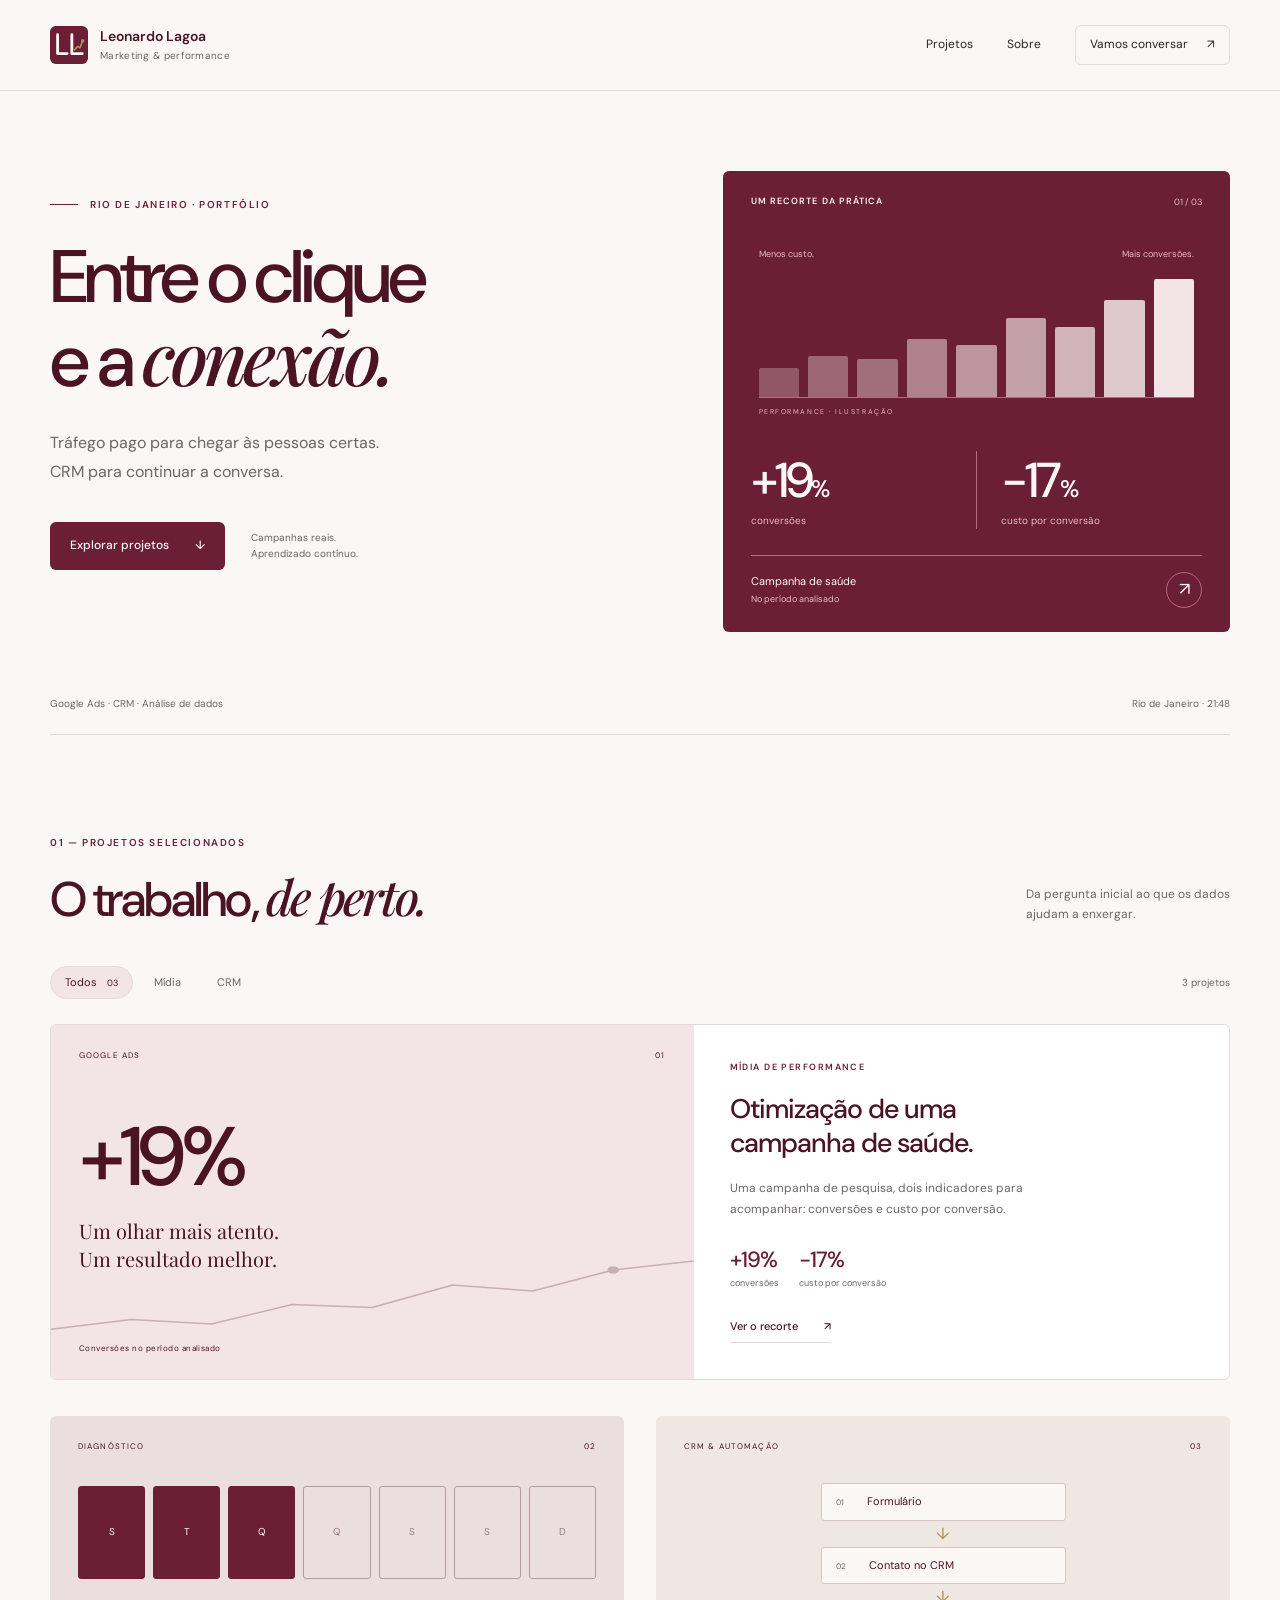
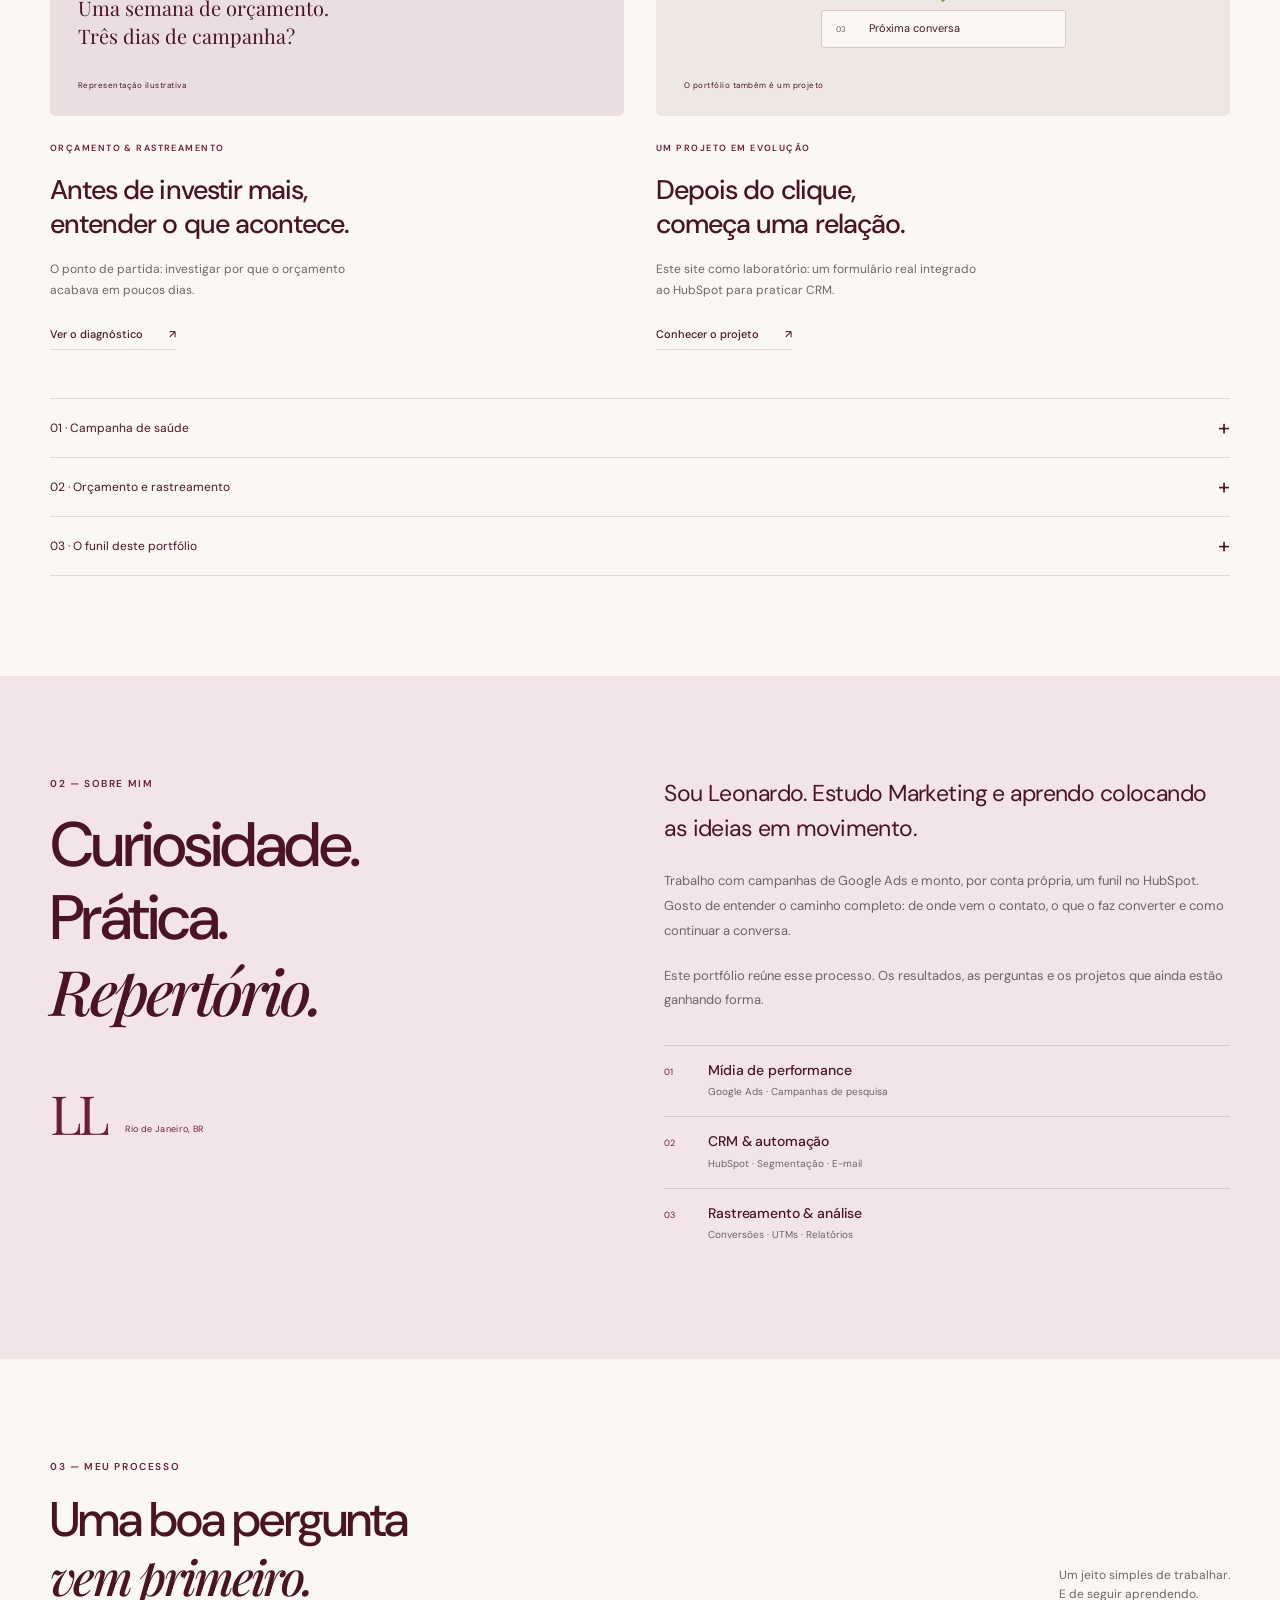
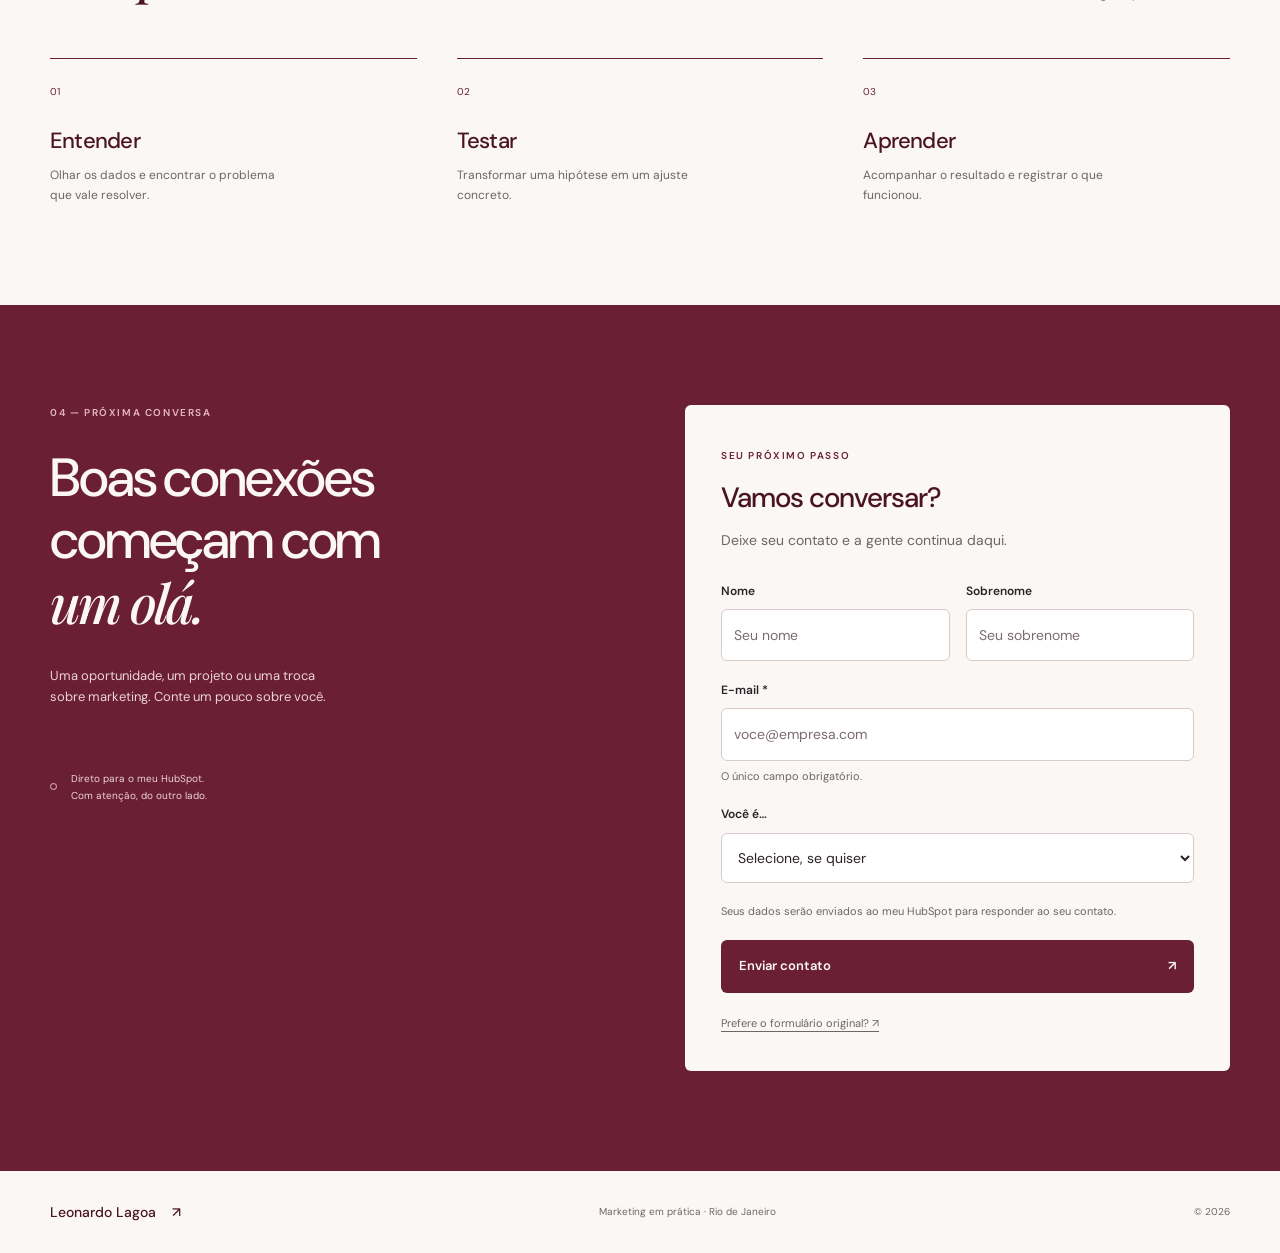
==== commit 20741b3b: "Integrate native beta contact form with HubSpot" ====
--- a/beta.html
+++ b/beta.html
@@ -19,11 +19,7 @@
     <link rel="stylesheet" href="/beta.css" />
     <script src="/main.js" defer></script>
     <script src="/beta.js" defer></script>
-    <script
-      id="hubspot-embed"
-      src="https://js.hsforms.net/forms/embed/51906766.js"
-      defer
-    ></script>
+    <script src="/beta-form.js" defer></script>
   </head>
   <body id="topo">
     <a class="skip-link" href="#conteudo">Pular para o conteúdo</a>
@@ -432,16 +428,92 @@
             role="region"
             aria-label="Formulário de contato"
           >
-            <p id="form-status" class="form-status" role="status">
-              Carregando formulário…
-            </p>
-            <div
-              class="hs-form-frame"
-              data-region="na1"
-              data-form-id="c2ff372a-85ba-40e0-8f90-18badde87196"
-              data-portal-id="51906766"
-            ></div>
-            <noscript>Ative o JavaScript para preencher o formulário.</noscript>
+            <div class="form-heading">
+              <span class="eyebrow">Seu próximo passo</span>
+              <h3>Vamos conversar?</h3>
+              <p>Deixe seu contato e a gente continua daqui.</p>
+            </div>
+            <form id="contact-native" aria-label="Deixe seu contato" hidden>
+              <div class="form-row">
+                <div class="form-field">
+                  <label for="contact-firstname">Nome</label
+                  ><input
+                    id="contact-firstname"
+                    name="firstname"
+                    autocomplete="given-name"
+                    placeholder="Seu nome"
+                    maxlength="200"
+                  />
+                </div>
+                <div class="form-field">
+                  <label for="contact-lastname">Sobrenome</label
+                  ><input
+                    id="contact-lastname"
+                    name="lastname"
+                    autocomplete="family-name"
+                    placeholder="Seu sobrenome"
+                    maxlength="200"
+                  />
+                </div>
+              </div>
+              <div class="form-field">
+                <label for="contact-email"
+                  >E-mail <span aria-hidden="true">*</span></label
+                ><input
+                  id="contact-email"
+                  name="email"
+                  type="email"
+                  inputmode="email"
+                  autocomplete="email"
+                  placeholder="voce@empresa.com"
+                  required
+                  maxlength="254"
+                  aria-describedby="email-help"
+                /><small id="email-help">O único campo obrigatório.</small>
+              </div>
+              <div class="form-field">
+                <label for="contact-profile">Você é…</label
+                ><select id="contact-profile" name="origem_formulario_1">
+                  <option value="">Selecione, se quiser</option>
+                  <option value="NC2ztwgcNJTilAoEroC9k">Recrutador</option>
+                  <option value="LSTeQgnsDY0mVp-DQelPI">
+                    Gestor(a) de Marketing
+                  </option>
+                  <option value="Colega de área">Colega de área</option>
+                  <option value="Curioso">Curioso</option>
+                </select>
+              </div>
+              <p class="form-privacy">
+                Seus dados serão enviados ao meu HubSpot para responder ao seu
+                contato.
+              </p>
+              <button type="submit" class="form-submit">
+                <span>Enviar contato</span><span aria-hidden="true">↗</span>
+              </button>
+              <p
+                id="native-status"
+                class="native-status"
+                role="status"
+                aria-live="polite"
+                aria-atomic="true"
+              ></p>
+            </form>
+            <div id="contact-success" class="form-success" tabindex="-1" hidden>
+              <span class="success-symbol" aria-hidden="true">✓</span>
+              <h3>Recebi seu contato.</h3>
+              <p>
+                Obrigado por chegar até aqui. Vamos continuar essa conversa.
+              </p>
+            </div>
+            <noscript
+              ><p>
+                Ative o JavaScript ou
+                <a href="/#contato">use o formulário da página principal</a>.
+              </p></noscript
+            >
+            <a class="form-fallback" href="/#contato"
+              >Prefere o formulário original? ↗</a
+            >
           </div>
         </div>
       </section>
--- a/beta.css
+++ b/beta.css
@@ -793,26 +793,130 @@
   border-radius: 50%;
 }
 .contact-form {
-  background: var(--white);
+  background: var(--paper);
   color: var(--ink);
   border-radius: var(--radius);
-  padding: 14px;
+  padding: 36px;
   min-width: 0;
 }
-.hs-form-frame {
+.form-heading .eyebrow {
+  color: var(--wine);
+  font-size: 10px;
+}
+.form-heading h3,
+.form-success h3 {
+  font-size: 28px;
+  letter-spacing: -1px;
+  margin: 14px 0 8px;
+}
+.form-heading p,
+.form-success p {
+  font-size: 14px;
+  color: var(--muted);
+  line-height: 1.6;
+}
+.form-heading {
+  margin-bottom: 30px;
+}
+.form-row {
+  display: grid;
+  grid-template-columns: 1fr 1fr;
+  gap: 16px;
+}
+.form-field {
+  margin-bottom: 20px;
+  min-width: 0;
+}
+.form-field label {
+  display: block;
+  font-size: 12px;
+  font-weight: 600;
+  margin-bottom: 8px;
+}
+.form-field input,
+.form-field select {
   width: 100%;
   min-width: 0;
-}
-.contact-form iframe {
+  font: inherit;
+  font-size: 14px;
+  color: var(--ink);
+  background: var(--white);
+  border: 1px solid #d9cacb;
+  border-radius: 6px;
+  padding: 14px 12px;
+  min-height: 48px;
+  transition: border-color 0.2s;
+}
+.form-field input::placeholder {
+  color: #7a6c70;
+}
+.form-field input:focus,
+.form-field select:focus {
+  border-color: var(--wine);
+}
+.form-field small {
   display: block;
+  color: var(--muted);
+  font-size: 11px;
+  margin-top: 7px;
+}
+.form-privacy {
+  font-size: 11px;
+  line-height: 1.6;
+  color: var(--muted);
+  margin: 4px 0 20px;
+}
+.form-submit {
   width: 100%;
-  max-width: 100%;
+  display: flex;
+  justify-content: space-between;
+  align-items: center;
+  background: var(--wine);
+  color: var(--paper);
   border: 0;
-}
-.form-status {
+  border-radius: 6px;
+  padding: 16px 18px;
+  font: inherit;
+  font-size: 13px;
+  font-weight: 600;
+  cursor: pointer;
+  min-height: 50px;
+}
+.form-submit:hover {
+  background: var(--wine-deep, #4a1425);
+}
+.form-submit:disabled {
+  opacity: 0.65;
+  cursor: wait;
+}
+.native-status {
   font-size: 12px;
-  color: var(--muted);
-  padding: 12px;
+  line-height: 1.6;
+  color: var(--wine);
+  margin: 12px 0 0;
+}
+.native-status:empty {
+  display: none;
+}
+.form-fallback {
+  display: inline-block;
+  font-size: 11px;
+  color: var(--muted);
+  margin-top: 22px;
+  text-underline-offset: 4px;
+}
+.form-success {
+  padding: 22px 0 40px;
+}
+.success-symbol {
+  display: grid;
+  place-items: center;
+  width: 48px;
+  height: 48px;
+  border: 1px solid var(--wine);
+  border-radius: 50%;
+  color: var(--wine);
+  font-size: 22px;
 }
 .contact :focus-visible {
   outline-color: var(--paper);
@@ -1057,7 +1161,7 @@
     margin-top: 26px;
   }
   .contact-form {
-    padding: 8px;
+    padding: 24px;
   }
   .site-footer {
     flex-wrap: wrap;
@@ -1123,3 +1227,10 @@
     padding: 24px 0;
   }
 }
+
+@media (max-width: 440px) {
+  .form-row {
+    grid-template-columns: 1fr;
+    gap: 0;
+  }
+}
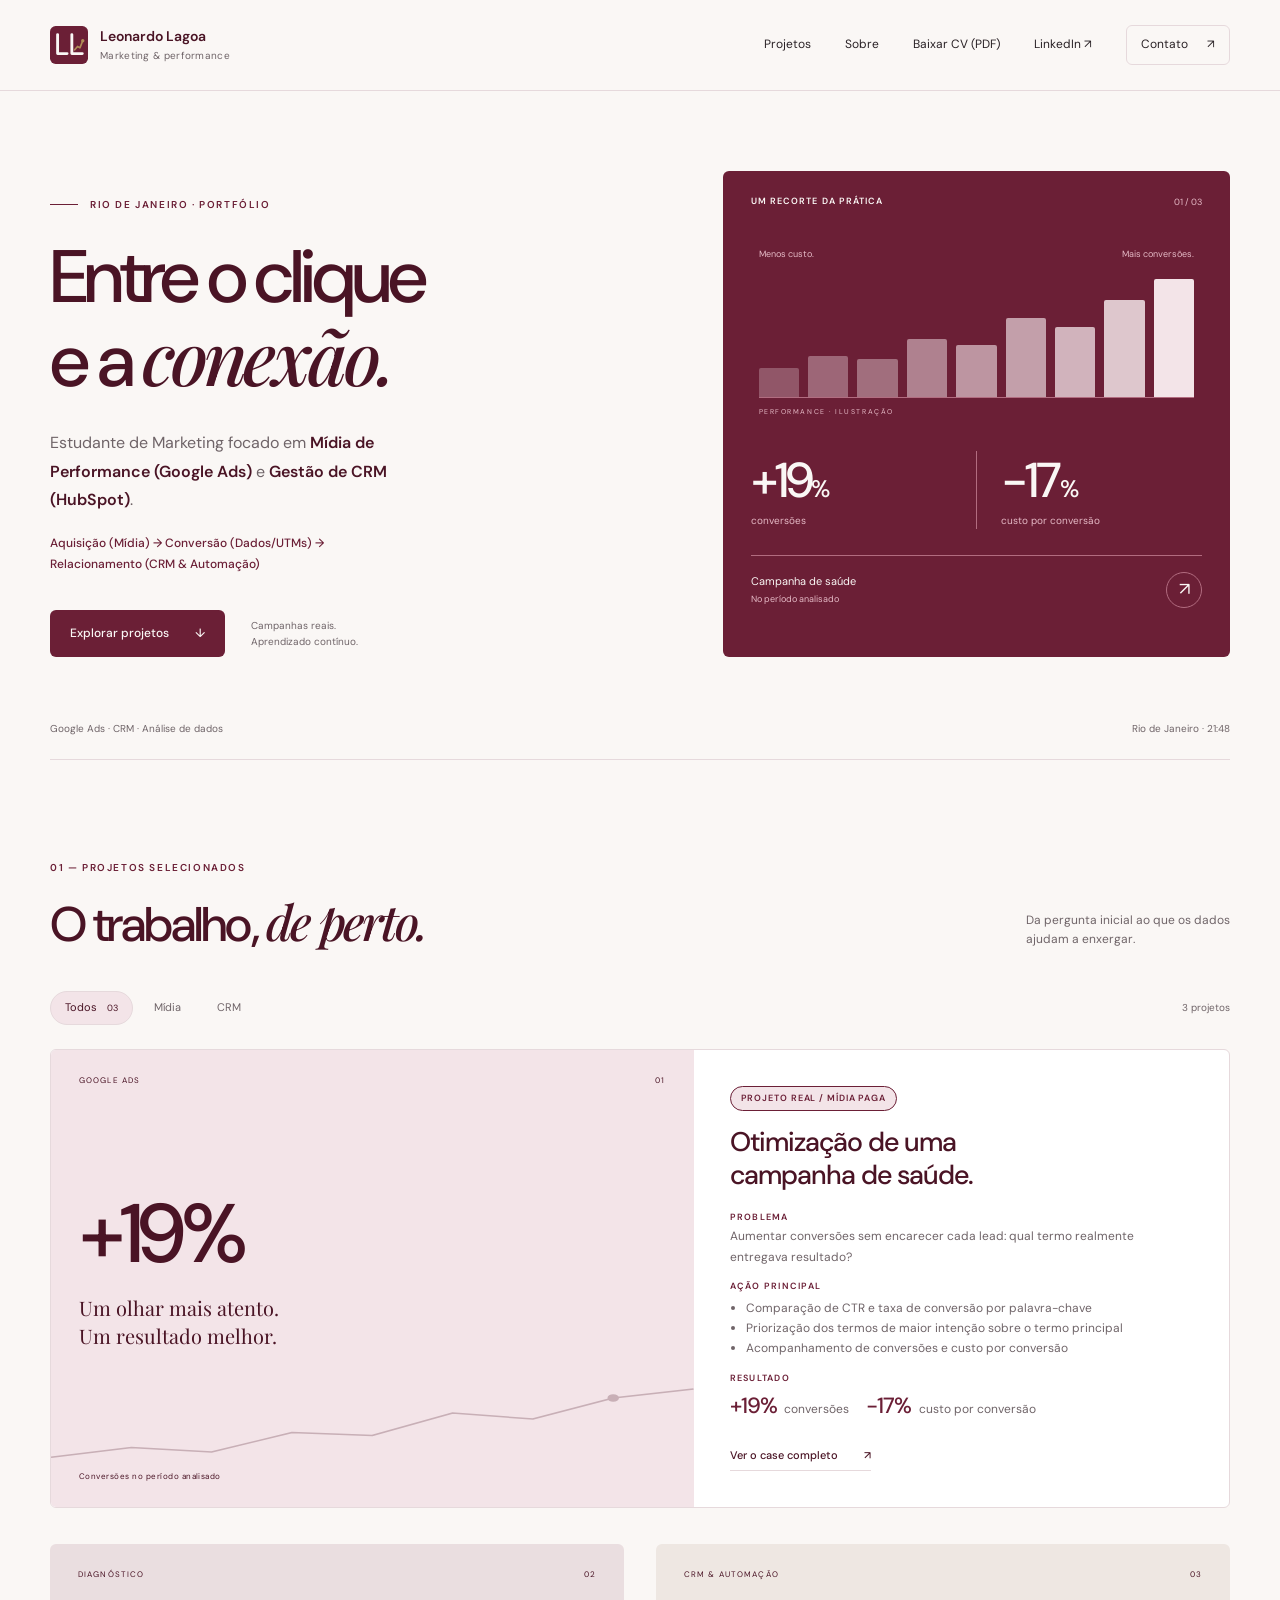
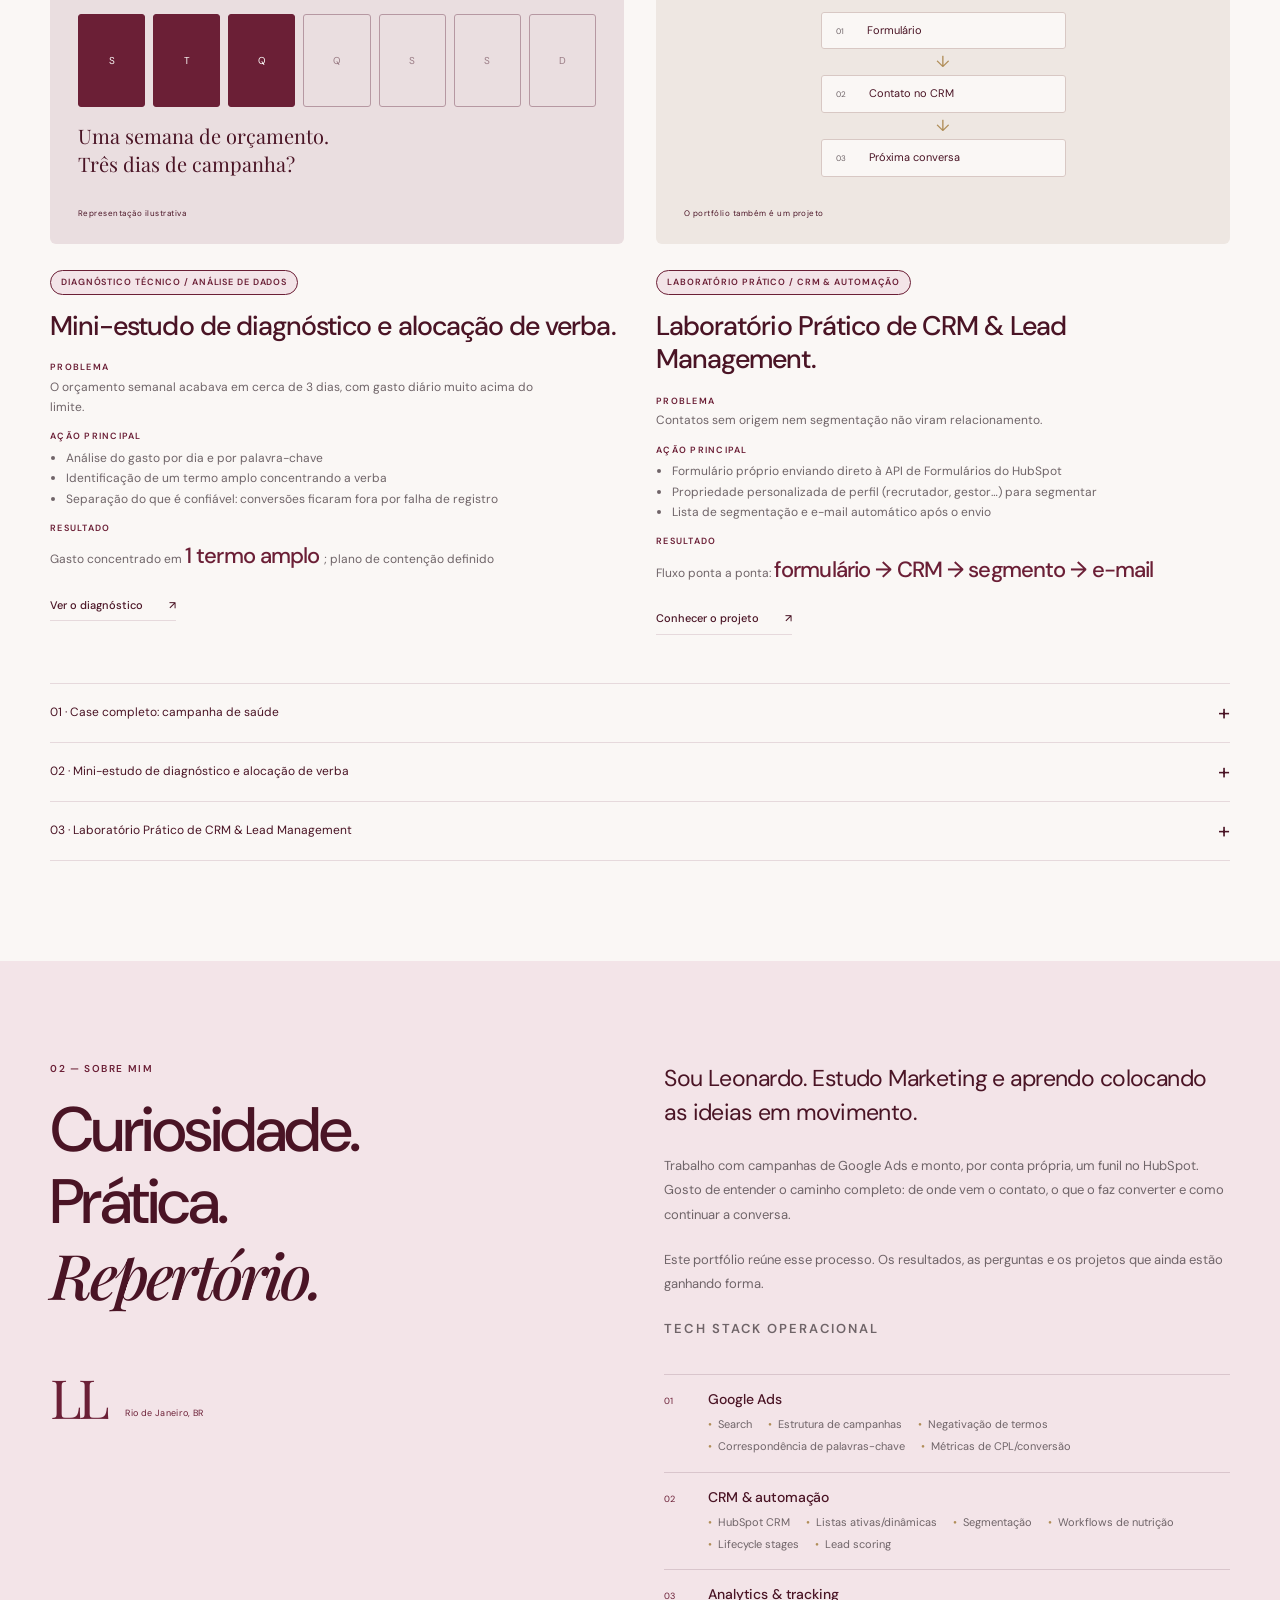
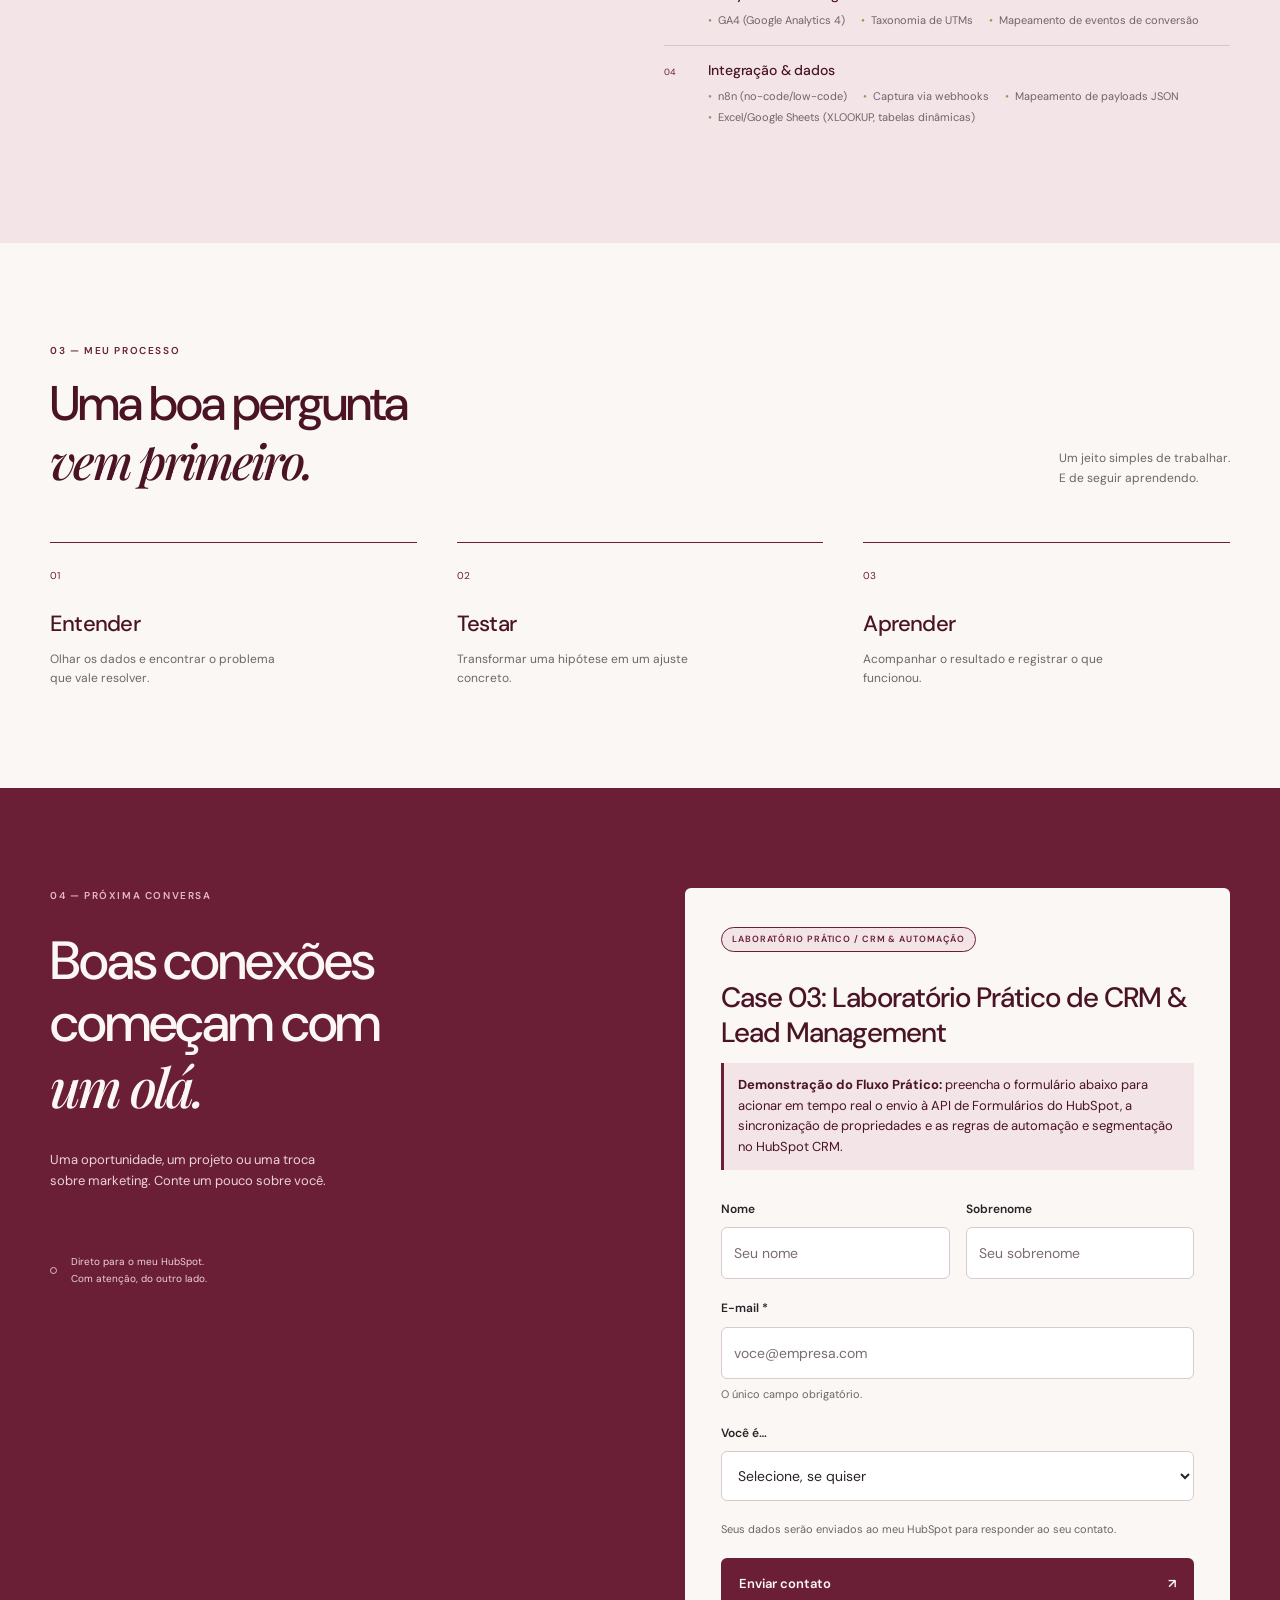
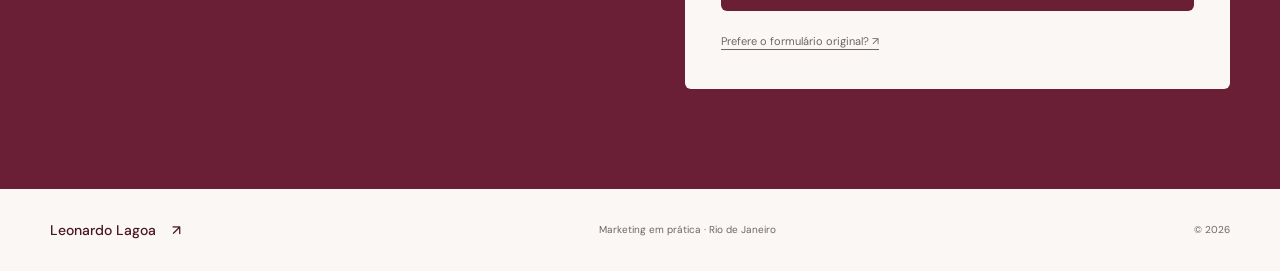
==== commit c3dfa707: "correção de conteúdo o gemini sugeriu alterações no conteúdo da pagina e essas foram as alterações f" ====
--- a/beta.html
+++ b/beta.html
@@ -59,10 +59,10 @@
           >
         </a>
         <nav aria-label="Navegação principal">
-          <a href="#projetos">Projetos</a><a href="#sobre">Sobre</a
-          ><a class="nav-contact" href="#contato"
-            >Vamos conversar <span aria-hidden="true">↗</span></a
-          >
+          <a class="nav-sec" href="#projetos">Projetos</a><a class="nav-sec" href="#sobre">Sobre</a>
+          <a href="/curriculo-leonardo-lagoa.pdf" download>Baixar CV (PDF)</a>
+          <a href="https://www.linkedin.com/in/leonardo-lagoa-3b92b4426" target="_blank" rel="noopener noreferrer">LinkedIn <span aria-hidden="true">↗</span></a>
+          <a class="nav-contact" href="#contato">Contato <span aria-hidden="true">↗</span></a>
         </nav>
       </div>
     </header>
@@ -76,10 +76,12 @@
           </p>
           <h1 id="hero-title">Entre o clique<br />e a <em>conexão.</em></h1>
           <p class="hero-description">
-            Tráfego pago para chegar às pessoas certas.<br
-              class="desktop-break"
-            />
-            CRM para continuar a conversa.
+            Estudante de Marketing focado em
+            <strong>Mídia de Performance (Google Ads)</strong> e
+            <strong>Gestão de CRM (HubSpot)</strong>.
+          </p>
+          <p class="hero-flow">
+            Aquisição (Mídia) → Conversão (Dados/UTMs) → Relacionamento (CRM &amp; Automação)
           </p>
           <div class="hero-actions">
             <a class="button button-dark" href="#projetos"
@@ -187,22 +189,14 @@
             ><span class="visual-foot">Conversões no período analisado</span>
           </div>
           <div class="project-copy">
-            <p class="eyebrow">Mídia de performance</p>
-            <h3>
-              Otimização de uma<br class="desktop-break" />
-              campanha de saúde.
-            </h3>
-            <p>
-              Uma campanha de pesquisa, dois indicadores para acompanhar:
-              conversões e custo por conversão.
-            </p>
-            <div class="inline-metrics">
-              <span><strong>+19%</strong> conversões</span
-              ><span><strong>−17%</strong> custo por conversão</span>
-            </div>
-            <a class="text-link" href="#case-saude"
-              >Ver o recorte <span aria-hidden="true">↗</span></a
-            >
+            <span class="case-badge">Projeto Real / Mídia Paga</span>
+            <h3>Otimização de uma<br class="desktop-break" /> campanha de saúde.</h3>
+            <dl class="case-brief">
+              <div><dt>Problema</dt><dd>Aumentar conversões sem encarecer cada lead: qual termo realmente entregava resultado?</dd></div>
+              <div><dt>Ação principal</dt><dd><ul><li>Comparação de CTR e taxa de conversão por palavra-chave</li><li>Priorização dos termos de maior intenção sobre o termo principal</li><li>Acompanhamento de conversões e custo por conversão</li></ul></dd></div>
+              <div><dt>Resultado</dt><dd class="case-metrics"><strong>+19%</strong> conversões <strong>−17%</strong> custo por conversão</dd></div>
+            </dl>
+            <a class="text-link" href="#case-saude">Ver o case completo <span aria-hidden="true">↗</span></a>
           </div>
         </article>
         <div class="project-pair">
@@ -223,15 +217,14 @@
               <span class="visual-foot">Representação ilustrativa</span>
             </div>
             <div class="project-copy">
-              <p class="eyebrow">Orçamento & rastreamento</p>
-              <h3>Antes de investir mais,<br />entender o que acontece.</h3>
-              <p>
-                O ponto de partida: investigar por que o orçamento acabava em
-                poucos dias.
-              </p>
-              <a class="text-link" href="#case-orcamento"
-                >Ver o diagnóstico <span aria-hidden="true">↗</span></a
-              >
+              <span class="case-badge">Diagnóstico Técnico / Análise de Dados</span>
+              <h3>Mini-estudo de diagnóstico e alocação de verba.</h3>
+              <dl class="case-brief">
+              <div><dt>Problema</dt><dd>O orçamento semanal acabava em cerca de 3 dias, com gasto diário muito acima do limite.</dd></div>
+              <div><dt>Ação principal</dt><dd><ul><li>Análise do gasto por dia e por palavra-chave</li><li>Identificação de um termo amplo concentrando a verba</li><li>Separação do que é confiável: conversões ficaram fora por falha de registro</li></ul></dd></div>
+              <div><dt>Resultado</dt><dd class="case-metrics">Gasto concentrado em <strong>1 termo amplo</strong>; plano de contenção definido</dd></div>
+            </dl>
+              <a class="text-link" href="#case-orcamento">Ver o diagnóstico <span aria-hidden="true">↗</span></a>
             </div>
           </article>
           <article class="project" data-category="crm">
@@ -247,72 +240,82 @@
               <span class="visual-foot">O portfólio também é um projeto</span>
             </div>
             <div class="project-copy">
-              <p class="eyebrow">Um projeto em evolução</p>
-              <h3>Depois do clique,<br />começa uma relação.</h3>
-              <p>
-                Este site como laboratório: um formulário real integrado ao
-                HubSpot para praticar CRM.
-              </p>
-              <a class="text-link" href="#case-crm"
-                >Conhecer o projeto <span aria-hidden="true">↗</span></a
-              >
+              <span class="case-badge">Laboratório Prático / CRM &amp; Automação</span>
+              <h3>Laboratório Prático de CRM &amp; Lead Management.</h3>
+              <dl class="case-brief">
+              <div><dt>Problema</dt><dd>Contatos sem origem nem segmentação não viram relacionamento.</dd></div>
+              <div><dt>Ação principal</dt><dd><ul><li>Formulário próprio enviando direto à API de Formulários do HubSpot</li><li>Propriedade personalizada de perfil (recrutador, gestor…) para segmentar</li><li>Lista de segmentação e e-mail automático após o envio</li></ul></dd></div>
+              <div><dt>Resultado</dt><dd class="case-metrics">Fluxo ponta a ponta: <strong>formulário → CRM → segmento → e-mail</strong></dd></div>
+            </dl>
+              <a class="text-link" href="#case-crm">Conhecer o projeto <span aria-hidden="true">↗</span></a>
             </div>
           </article>
         </div>
         <div class="case-notes" aria-label="Detalhes dos projetos">
           <details id="case-saude">
-            <summary>
-              01 · Campanha de saúde <span aria-hidden="true">+</span>
-            </summary>
+            <summary>01 · Case completo: campanha de saúde <span aria-hidden="true">+</span></summary>
             <div class="case-detail">
-              <p class="eyebrow">O recorte</p>
-              <p>
-                Campanha de Google Ads no segmento de saúde. Os resultados
-                registrados no período analisado foram um aumento de 19% nas
-                conversões e uma redução de 17% no custo por conversão.
-              </p>
-              <p class="detail-note">
-                O período, os valores absolutos e os dados do anunciante não
-                estão disponíveis neste portfólio. Estes números descrevem esse
-                recorte específico.
-              </p>
+              <span class="case-badge">Projeto Real / Mídia Paga</span>
+            <ol class="framework">
+              <li><h4>Contexto</h4><p>Campanha de Google Ads (rede de pesquisa) de um profissional da área da saúde, sob minha otimização. Dados do anunciante omitidos.</p></li>
+              <li><h4>Problema</h4><p>Crescer as conversões sem aumentar o custo por conversão, descobrindo quais termos entregavam resultado de verdade.</p></li>
+              <li><h4>Hipótese</h4><p>Termos mais específicos teriam intenção de busca mais qualificada que o termo principal, com CTR e conversão melhores.</p></li>
+              <li><h4>Ação técnica</h4><p>Comparei CTR e taxa de conversão por palavra-chave e priorizei os termos de melhor desempenho. <!-- CONFIRMAR: lances, negativas ou correspondência que você ajustou --></p></li>
+              <li><h4>Resultado</h4><p>+19,05% nas conversões e −16,87% no custo por conversão no período analisado. O termo específico superou o termo principal em CTR e conversão.</p></li>
+              <li><h4>Aprendizado</h4><p>O termo principal nem sempre é o melhor. A leitura por palavra-chave, e não só da campanha, mostra onde está a verba bem usada.</p></li>
+            </ol>
+            <div class="print-grid">
+              <figure class="print-slot">
+                <div class="print-ph" role="img" aria-label="Espaço reservado: Print 1 · Painel do Google Ads: desempenho por palavra-chave">Print 1 · Painel do Google Ads: desempenho por palavra-chave<small>Substitua por &lt;img&gt; (dados sensíveis ocultados)</small></div>
+                <figcaption>Legenda: CTR e conversão por palavra-chave no período analisado.</figcaption>
+              </figure>
+              <figure class="print-slot">
+                <div class="print-ph" role="img" aria-label="Espaço reservado: Print 2 · Painel do Google Ads: evolução de conversões e custo">Print 2 · Painel do Google Ads: evolução de conversões e custo<small>Substitua por &lt;img&gt; (dados sensíveis ocultados)</small></div>
+                <figcaption>Legenda: conversões e custo por conversão ao longo do período.</figcaption>
+              </figure>
+            </div>
+              <p class="detail-note">O período, os valores absolutos e os dados do anunciante não estão disponíveis neste portfólio. Estes números descrevem esse recorte específico.</p>
             </div>
           </details>
           <details id="case-orcamento">
-            <summary>
-              02 · Orçamento e rastreamento <span aria-hidden="true">+</span>
-            </summary>
+            <summary>02 · Mini-estudo de diagnóstico e alocação de verba <span aria-hidden="true">+</span></summary>
             <div class="case-detail">
-              <p class="eyebrow">A pergunta inicial</p>
-              <p>
-                Por que um orçamento previsto para a semana terminava em poucos
-                dias? O projeto parte dessa pergunta para estudar distribuição
-                de verba, leitura de relatórios e rastreamento de conversões.
-              </p>
-              <p class="detail-note">
-                Diagnóstico em desenvolvimento. A representação dos dias é
-                ilustrativa, sem dados financeiros do anunciante.
-              </p>
+              <span class="case-badge">Diagnóstico Técnico / Análise de Dados</span>
+              <ol class="framework">
+              <li><h4>Problema e dados analisados</h4><p>Uma campanha de pesquisa de atendimento remoto na área da saúde esgotava o orçamento da semana em cerca de 3 dias, com um pico de gasto em torno de 3x o limite diário. Analisei o gasto por dia e por palavra-chave. As conversões ficaram fora da análise porque o rastreamento da campanha apresentava falhas de registro e os números não eram confiáveis.</p></li>
+              <li><h4>Hipóteses e análise de dispersão</h4><p>Hipótese principal: um termo amplo de serviço, com correspondência aberta, atraía muitas buscas pouco qualificadas e consumia a verba cedo. A distribuição do gasto confirmou a concentração em uma única palavra-chave, enquanto os demais termos ficavam quase sem orçamento. Hipótese secundária: o pico diário vinha de variação de leilão nos dias de maior demanda.</p></li>
+              <li><h4>Recomendação e próximo teste</h4><p>Negativar termos irrelevantes, restringir a correspondência do termo amplo (frase ou exata) e redistribuir a verba para termos específicos. Antes de otimizar por custo por conversão, corrigir o registro de conversões. Teste: comparar gasto diário e CTR por 7 dias após os ajustes.</p></li>
+              </ol>
+              <p class="detail-note">Valores financeiros do anunciante omitidos. A representação dos dias no card é ilustrativa.</p>
             </div>
           </details>
           <details id="case-crm">
-            <summary>
-              03 · O funil deste portfólio <span aria-hidden="true">+</span>
-            </summary>
+            <summary>03 · Laboratório Prático de CRM &amp; Lead Management <span aria-hidden="true">+</span></summary>
             <div class="case-detail">
-              <p class="eyebrow">O que já está no ar</p>
-              <p>
-                O formulário deste portfólio está integrado ao HubSpot. É a base
-                para praticar organização de contatos, segmentação e
-                continuidade do relacionamento.
-              </p>
-              <p class="detail-note">
-                A evolução do projeto inclui validar o fluxo de envio e as
-                automações dentro do CRM.
-              </p>
-              <a class="text-link" href="#contato"
-                >Ver formulário <span aria-hidden="true">↓</span></a
-              >
+              <span class="case-badge">Laboratório Prático / CRM &amp; Automação</span>
+            <ol class="framework">
+              <li><h4>Contexto</h4><p>Este portfólio é o laboratório: um formulário real conectado ao HubSpot CRM.</p></li>
+              <li><h4>Problema</h4><p>Um contato que chega sem origem nem segmentação não gera conversa útil.</p></li>
+              <li><h4>Hipótese</h4><p>Perguntar o perfil de quem escreve (recrutador, gestor…) permite segmentar e responder de forma diferente.</p></li>
+              <li><h4>Ação técnica</h4><p>Formulário próprio enviando à API de Formulários do HubSpot, propriedade personalizada de perfil, lista de segmentação e e-mail automático após o envio.</p></li>
+              <li><h4>Resultado</h4><p>Fluxo ponta a ponta no ar: formulário → contato no CRM → segmento → e-mail.</p></li>
+              <li><h4>Aprendizado</h4><p>Os campos do formulário e as regras de segmentação precisam ser pensados juntos desde o início.</p></li>
+            </ol>
+            <div class="print-grid">
+              <figure class="print-slot">
+                <div class="print-ph" role="img" aria-label="Espaço reservado: Print 1 · Propriedade personalizada / formulário">Print 1 · Propriedade personalizada / formulário<small>Substitua por &lt;img&gt; (dados sensíveis ocultados)</small></div>
+                <figcaption>Legenda: propriedade de perfil mapeada no formulário.</figcaption>
+              </figure>
+              <figure class="print-slot">
+                <div class="print-ph" role="img" aria-label="Espaço reservado: Print 2 · Régua de automação (workflow e gatilhos)">Print 2 · Régua de automação (workflow e gatilhos)<small>Substitua por &lt;img&gt; (dados sensíveis ocultados)</small></div>
+                <figcaption>Legenda: workflow disparado após o envio do formulário.</figcaption>
+              </figure>
+              <figure class="print-slot">
+                <div class="print-ph" role="img" aria-label="Espaço reservado: Print 3 · Lista ativa de segmentação">Print 3 · Lista ativa de segmentação<small>Substitua por &lt;img&gt; (dados sensíveis ocultados)</small></div>
+                <figcaption>Legenda: lista ativa que agrupa os contatos por perfil.</figcaption>
+              </figure>
+            </div>
+              <a class="text-link" href="#contato">Testar o formulário <span aria-hidden="true">↓</span></a>
             </div>
           </details>
         </div>
@@ -347,24 +350,30 @@
               Este portfólio reúne esse processo. Os resultados, as perguntas e
               os projetos que ainda estão ganhando forma.
             </p>
+            <p class="eyebrow stack-title">Tech stack operacional</p>
             <div class="skill-list">
               <div>
                 <span>01</span>
-                <h3>Mídia de performance</h3>
-                <p>Google Ads · Campanhas de pesquisa</p>
+                <h3>Google Ads</h3>
+                <ul><li>Search</li><li>Estrutura de campanhas</li><li>Negativação de termos</li><li>Correspondência de palavras-chave</li><li>Métricas de CPL/conversão</li></ul>
               </div>
               <div>
                 <span>02</span>
-                <h3>CRM & automação</h3>
-                <p>HubSpot · Segmentação · E-mail</p>
+                <h3>CRM &amp; automação</h3>
+                <ul><li>HubSpot CRM</li><li>Listas ativas/dinâmicas</li><li>Segmentação</li><li>Workflows de nutrição</li><li>Lifecycle stages</li><li>Lead scoring</li></ul>
               </div>
               <div>
                 <span>03</span>
-                <h3>Rastreamento & análise</h3>
-                <p>Conversões · UTMs · Relatórios</p>
-              </div>
-            </div>
-          </div>
+                <h3>Analytics &amp; tracking</h3>
+                <ul><li>GA4 (Google Analytics 4)</li><li>Taxonomia de UTMs</li><li>Mapeamento de eventos de conversão</li></ul>
+              </div>
+              <div>
+                <span>04</span>
+                <h3>Integração &amp; dados</h3>
+                <ul><li>n8n (no-code/low-code)</li><li>Captura via webhooks</li><li>Mapeamento de payloads JSON</li><li>Excel/Google Sheets (XLOOKUP, tabelas dinâmicas)</li></ul>
+              </div>
+            </div>
+</div>
         </div>
       </section>
 
@@ -429,9 +438,14 @@
             aria-label="Formulário de contato"
           >
             <div class="form-heading">
-              <span class="eyebrow">Seu próximo passo</span>
-              <h3>Vamos conversar?</h3>
-              <p>Deixe seu contato e a gente continua daqui.</p>
+              <span class="case-badge">Laboratório Prático / CRM &amp; Automação</span>
+              <h3>Case 03: Laboratório Prático de CRM &amp; Lead Management</h3>
+              <p class="lab-callout">
+                <strong>Demonstração do Fluxo Prático:</strong> preencha o
+                formulário abaixo para acionar em tempo real o envio à API de
+                Formulários do HubSpot, a sincronização de propriedades e as
+                regras de automação e segmentação no HubSpot CRM.
+              </p>
             </div>
             <form id="contact-native" aria-label="Deixe seu contato" hidden>
               <div class="form-row">
--- a/beta.css
+++ b/beta.css
@@ -1234,3 +1234,30 @@
     gap: 0;
   }
 }
+
+/* Revisão de conteúdo: reaproveita os tokens existentes. */
+.hero-description strong{color:var(--deep);font-weight:600}
+.hero-flow{margin:18px 0 0;max-width:44ch;font-size:12px;font-weight:500;line-height:1.7;color:var(--wine)}
+.case-badge{display:inline-block;margin:0 0 14px;padding:4px 10px;border:1px solid var(--wine);border-radius:30px;background:var(--rose);color:var(--wine);font-size:9px;font-weight:600;letter-spacing:.1em;text-transform:uppercase}
+.case-brief{display:grid;gap:12px;max-width:46ch;margin:18px 0 22px}
+.case-brief dt{font-size:9px;font-weight:600;letter-spacing:.14em;text-transform:uppercase;color:var(--wine)}
+.case-brief dd{margin:2px 0 0;font-size:12px;line-height:1.7;color:var(--muted)}
+.case-brief ul{margin:4px 0 0;padding-left:16px}
+.case-metrics strong{font-size:22px;font-weight:500;letter-spacing:-.04em;color:var(--wine);margin-right:4px}
+.case-metrics strong:not(:first-child){margin-left:14px}
+.framework{list-style:none;margin:0 0 24px;padding:0;display:grid;gap:16px}
+.framework li{border-top:1px solid var(--line);padding-top:12px}
+.framework h4{margin:0 0 4px;font-size:9px;font-weight:600;letter-spacing:.14em;text-transform:uppercase;color:var(--wine)}
+.framework p{margin:0;font-size:14px}
+.print-grid{display:grid;grid-template-columns:repeat(auto-fit,minmax(220px,1fr));gap:20px;margin:0 0 20px}
+.print-slot{margin:0}
+.print-slot img{width:100%;border:1px solid var(--line);border-radius:var(--radius)}
+.print-ph{display:flex;flex-direction:column;align-items:center;justify-content:center;gap:6px;aspect-ratio:16/9;padding:12px;border:1px dashed #b698a2;border-radius:var(--radius);background:var(--white);color:var(--muted);font-size:11px;text-align:center}
+.print-ph small{font-size:9px}
+.print-slot figcaption{margin-top:8px;font-size:11px;color:var(--muted)}
+.stack-title{margin:36px 0 0;color:var(--wine)}
+.skill-list ul{grid-column:2;display:flex;flex-wrap:wrap;gap:4px 16px;margin:8px 0 0;padding:0;list-style:none;font-size:11px;color:var(--muted)}
+.skill-list li::before{content:"•";margin-right:6px;color:var(--gold)}
+.form-heading .lab-callout{padding:12px 14px;border-left:3px solid var(--wine);background:var(--rose);color:var(--deep);font-size:13px}
+nav a:focus-visible{outline-offset:3px}
+@media (max-width:760px){.nav-sec{display:none}nav{justify-content:space-between}}
